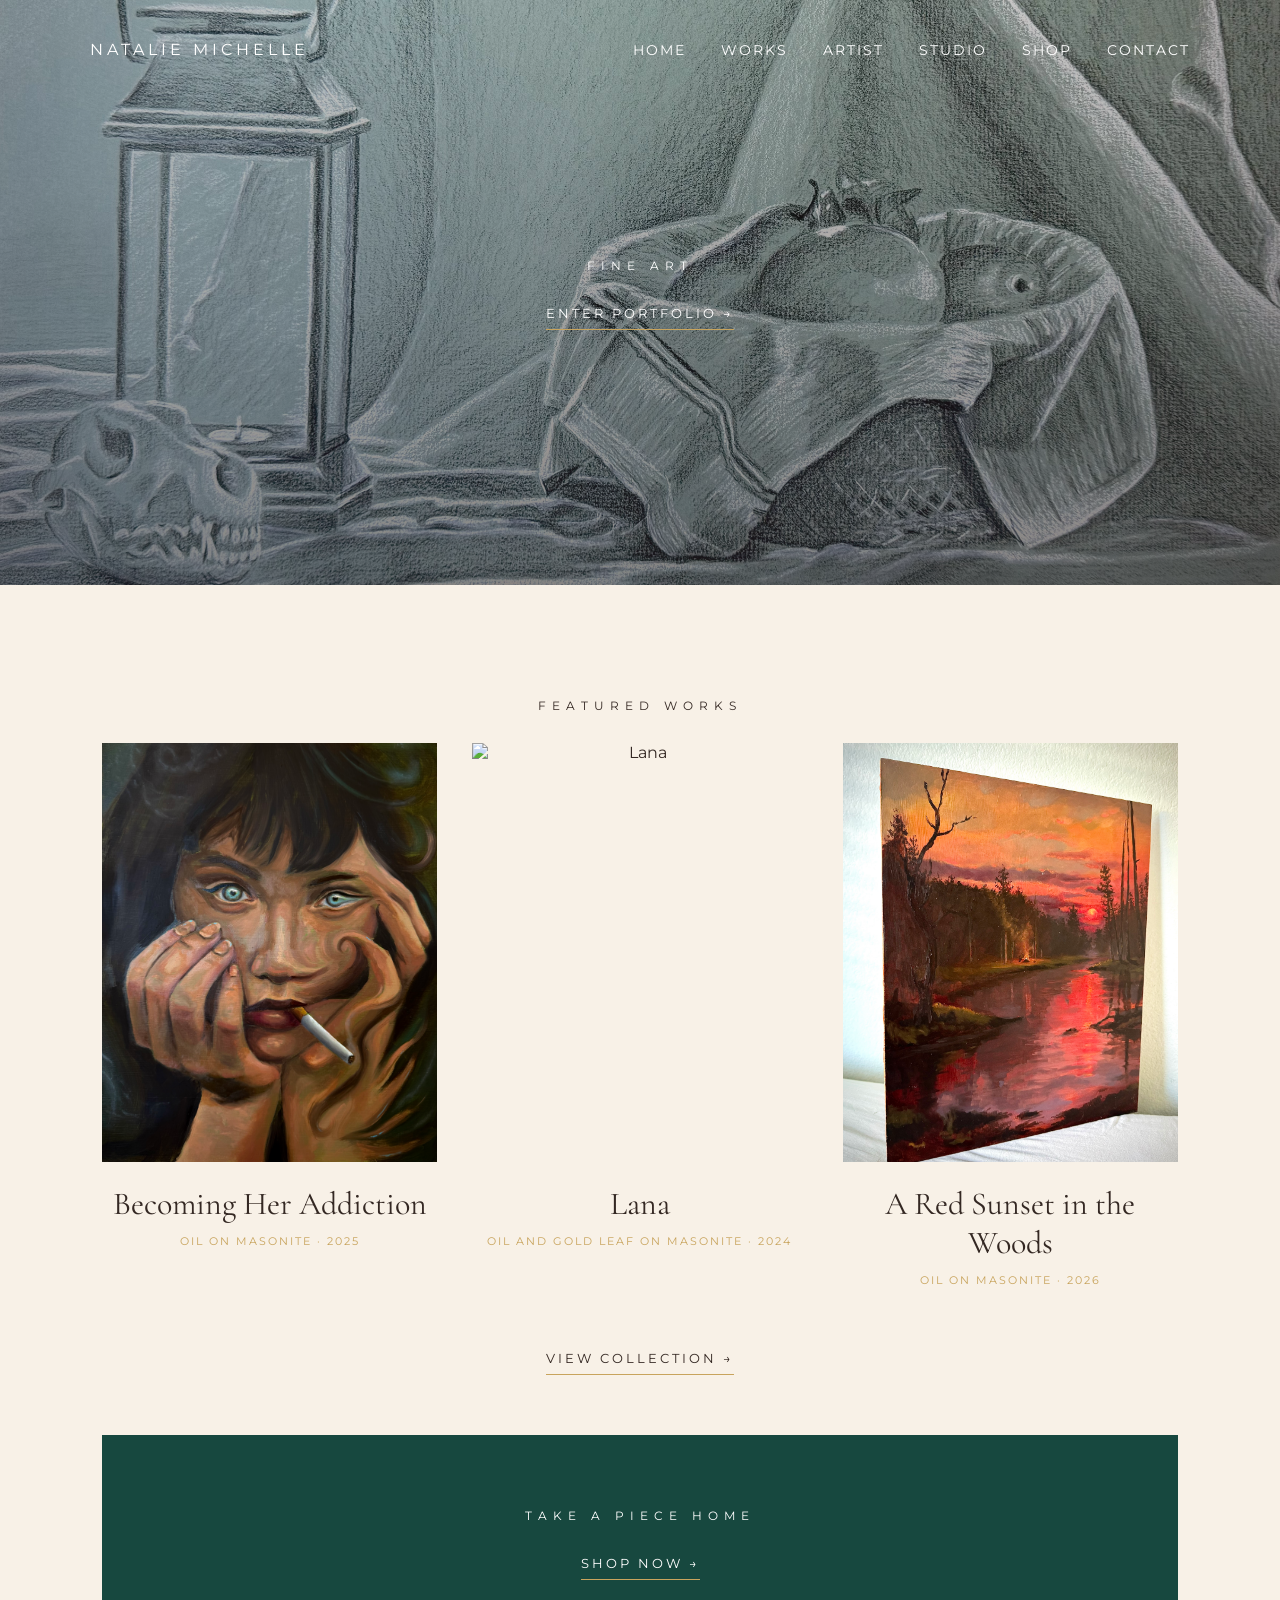
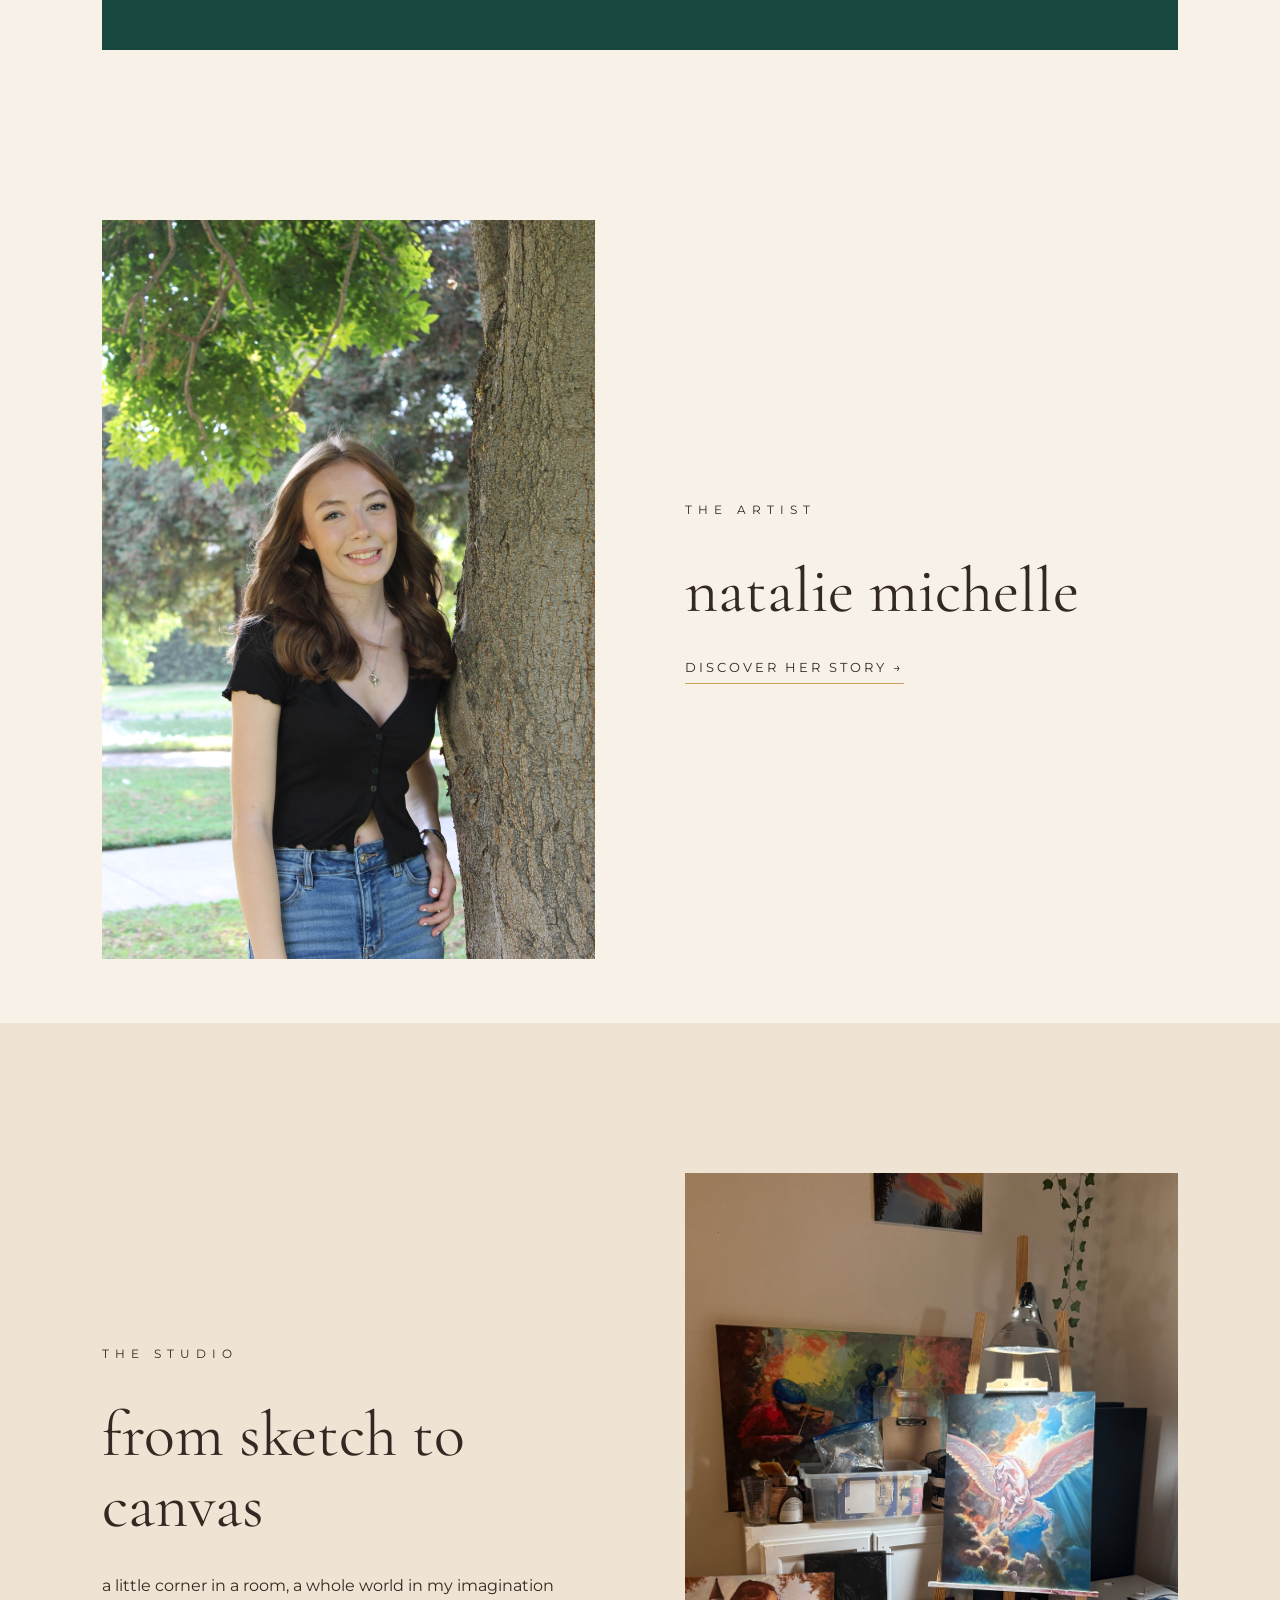
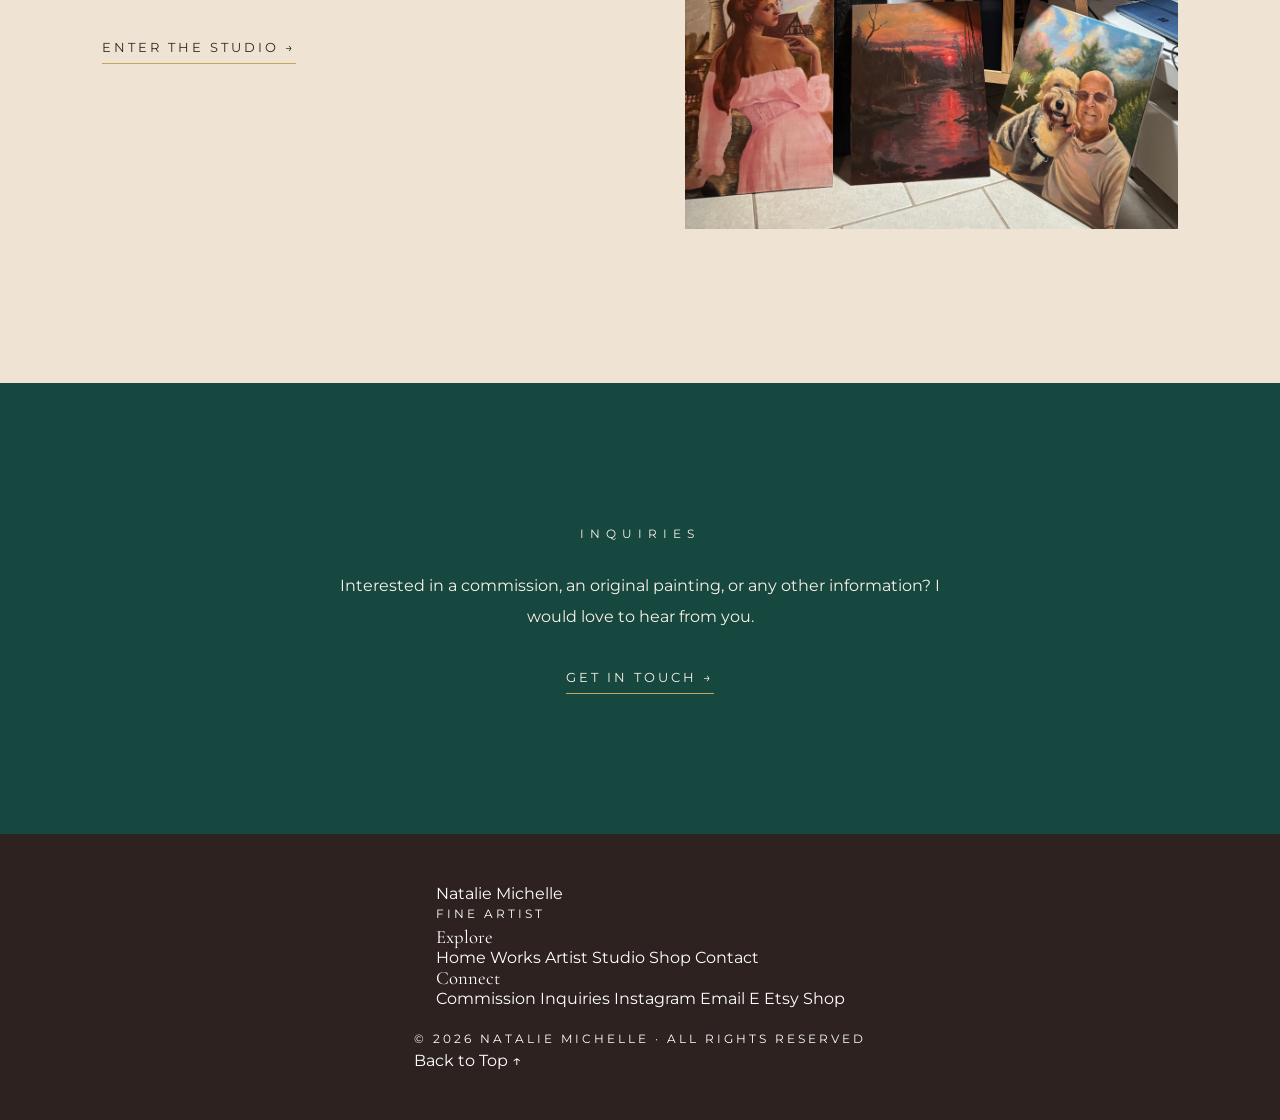
==== index.html @ d6ca4a4b "Update index.html" ====
<!DOCTYPE html>
<html lang="en">

<head>

<meta charset="UTF-8">
<meta name="viewport" content="width=device-width, initial-scale=1.0">

<title>Natalie Michelle | Fine Artist</title>

<link rel="stylesheet" href="style.css">

<link href="https://fonts.googleapis.com/css2?family=Cormorant+Garamond:wght@300;400;500;600&family=Montserrat:wght@300;400&display=swap" rel="stylesheet">

</head>


<body>


<header class="luxury-nav">

<div class="signature">
Natalie Michelle
</div>


<nav>

<a href="index.html">Home</a>
<div class="dropdown">

<a href="gallery.html">
Works
</a>

<div class="dropdown-menu">

<a href="works-2026.html">2026</a>
<a href="works-2025.html">2025</a>
<a href="works-2024.html">2024</a>
<a href="works-2023.html">2023</a>

</div>

</div>
<a href="about.html">Artist</a>
<a href="studio.html">Studio</a>
<a href="shop.html">Shop</a>
<a href="contact.html">Contact</a>

</nav>
</header>





<section class="new-hero">


<div class="hero-image">


<img src="images/drawings/IMG_6781.jpeg" alt="Natalie Michelle artwork">


</div>




<div class="hero-overlay">


<div class="hero-overlay">

<p class="eyebrow">
Fine Art
</p>

<a href="gallery.html" class="minimal-link">
Enter Portfolio →
</a>

</div>


</section>











<section class="gallery-feature">

    <p class="eyebrow">
        Featured works
    </p>

    <div class="featured-gallery">

        <div class="featured-piece">

            <img src="images/paintings/IMG_2861.jpeg" alt="Becoming Her Addiction">

            <h3>
                Becoming Her Addiction
            </h3>

            <p class="medium">
                Oil on Masonite · 2025
            </p>

        </div>


        <div class="featured-piece">

            <img src="images/paintings/IMG_6412.jpeg" alt="Lana">

            <h3>
                Lana
            </h3>

            <p class="medium">
                Oil and Gold Leaf on Masonite · 2024
            </p>

        </div>


        <div class="featured-piece">

            <img src="images/paintings/IMG_6702.jpeg" alt="Red Sunset">

            <h3>
                A Red Sunset in the Woods
            </h3>

            <p class="medium">
                Oil on Masonite · 2026
            </p>

        </div>

    </div>


    <a href="gallery.html" class="minimal-link">
        View Collection →
    </a>
    
<div class="shop-cta">

    <p class="eyebrow">
        Take a piece home
    </p>

    

    <a href="shop.html" class="minimal-link">
        Shop Now →
    </a>

</div>
    
</section>






<section class="artist-chapter">


<div class="chapter-image">

<img src="images/about/IMG_3350.jpeg" alt="Natalie Michelle">

</div>



<div class="chapter-text">

<p class="eyebrow">
The Artist
</p>


<h2>
natalie michelle
</h2>





<a href="about.html" class="minimal-link">
Discover Her Story →
</a>


</div>


</section>






<section class="studio-chapter">


<div class="studio-text">


<p class="eyebrow">
the studio
</p>


<h2>
from sketch to canvas
</h2>


<p>
a little corner in a room, a whole world in my imagination 
</p>


<a href="studio.html" class="minimal-link">
Enter The Studio →
</a>


</div>




<div class="studio-image">


<img src="images/studio/IMG_5506.jpeg" alt="Natalie Michelle studio">


</div>


</section>


<section class="contact-chapter">

    <p class="eyebrow">
        Inquiries
    </p>


    <p>
        Interested in a commission, an original painting, or any other information?
        I would love to hear from you.
    </p>

    <a href="contact.html" class="minimal-link">
        Get In Touch →
    </a>

</section>

    
<footer class="site-footer">


<div class="footer-main">


    <!-- BRAND -->

    <div class="footer-brand">

        <div class="footer-signature">
            Natalie Michelle
        </div>

        <p class="footer-title">
            Fine Artist
        </p>

        

    </div>


    <!-- NAVIGATION -->

    <div class="footer-navigation">

        <h3>Explore</h3>

        <a href="index.html">Home</a>

        <a href="gallery.html">Works</a>

        <a href="about.html">Artist</a>

        <a href="studio.html">Studio</a>

        <a href="shop.html">Shop</a>

        <a href="contact.html">Contact</a>

    </div>


    <!-- CONNECT -->

    <div class="footer-contact">

        <h3>Connect</h3>

        <a href="contact.html">
            Commission Inquiries
        </a>

        <a
            href="https://instagram.com/nataliecalart"
            target="_blank"
            rel="noopener">
            Instagram
        </a>

        <a href="mailto:nataliecal313@gmail.com">
            Email
        </a>


        <a
            href="https://www.etsy.com/shop/NatalieSunsetArt"
            target="_blank"
            rel="noopener"
            class="etsy-link">

            <span class="etsy-icon">
                E
            </span>

            <span>
                Etsy Shop
            </span>

        </a>

    </div>


</div>


<!-- BOTTOM -->

<div class="footer-bottom">

    <p>
        © 2026 Natalie Michelle · All Rights Reserved
    </p>

    <a
        href="#"
        class="back-to-top">

        Back to Top ↑

    </a>

</div>


</footer>





<script src="script.js"></script>


</body>

</html>
---- style.css ----
:root {

    --ivory: #f8f1e7;
    --paper: #efe3d3;
  --emerald: #17483F;
    --sage: #89947b;
    --gold: #c8a45d;
    --ink: #342823;

}


* {

    margin:0;
    padding:0;
    box-sizing:border-box;

}


html {

    scroll-behavior:smooth;

}


body {

    background:var(--ivory);
    color:var(--ink);

    font-family:'Montserrat', sans-serif;

}



h1,
h2,
h3 {

    font-family:'Cormorant Garamond', serif;
    font-weight:400;

}



p {

    line-height:1.9;

}



a {

    text-decoration:none;
    color:inherit;

}



/* =========================
   NAVIGATION
========================= */


.luxury-nav {

    position:absolute;

    top:0;
    width:100%;

    padding:40px 7%;

    display:flex;

    justify-content:space-between;

    align-items:center;

    z-index:20;

    color:white;

}



.signature {

font-family:'Montserrat', sans-serif;

font-size: 1rem;

font-style:normal;

letter-spacing:4px;

text-transform:uppercase;

font-weight:400;

}



.luxury-nav nav {
    display:flex;
    align-items:center;
    gap:35px;
}

.luxury-nav nav a {

    font-size:.85rem;

    letter-spacing:2px;

    text-transform:uppercase;

    transition:.3s;

}



.luxury-nav nav a:hover {

    color:var(--gold);

}
.luxury-nav .dropdown-menu {
    background:var(--ivory);
}
/* Interior Page Navigation */

.gallery-nav {
    position:relative;
    color:var(--ink);
    background:var(--ivory);
}


.gallery-nav .signature {
    color:var(--ink);
}


.gallery-nav nav a {
    color:var(--ink);
}


.gallery-nav nav a:hover {
    color:var(--gold);
}

/* =========================
 HERO
========================= */


.new-hero {

    height:65vh;
     min-height:520px;

    position:relative;

    display:flex;

    align-items:center;

    justify-content:center;

    overflow:hidden;

}



.hero-image {

    position:absolute;

    inset:0;

}



.hero-image img {

    width:100%;

    height:100%;

    object-fit:cover;

}



.hero-image::after {

    content:"";

    position:absolute;

    inset:0;

    background:

    linear-gradient(

    rgba(45,32,27,.25),

    rgba(45,32,27,.55)

    );

}



.hero-overlay {

    position:relative;

    color:white;

    text-align:center;

    max-width:800px;

    padding:30px;

}



.eyebrow {

    letter-spacing:6px;

    text-transform:uppercase;

    font-size:.75rem;

    margin-bottom:25px;

}



.hero-overlay h1 {

    display:none;

}





.hero-description {

    display:none;


}



.minimal-link {

    display:inline-block;

    letter-spacing:3px;

    text-transform:uppercase;

    font-size:.8rem;

    padding-bottom:8px;

    border-bottom:1px solid var(--gold);

}



/* =========================
 FEATURE INTRO
========================= */


.featured-intro {

    text-align:center;

    padding:120px 15%;

}



.featured-intro h2 {

    font-size:3.5rem;

    max-width:900px;

    margin:auto;

}





/* =========================
 FEATURED ART
========================= */


.featured-work {

    display:grid;

    grid-template-columns:1.2fr .8fr;

    align-items:center;

    gap:80px;

    padding:100px 8%;

}



.work-image img {

    width:100%;

}



.work-text h3 {

    font-size:3rem;

    margin-bottom:20px;

}



.work-text p {

    margin-bottom:25px;

}





/* =========================
 ARTIST
========================= */


.artist-preview {

    background:var(--emerald);

    color:white;

    padding:60px 15%;

    text-align:center;

}



.artist-preview h2 {

    font-size:4rem;

    margin:30px auto;

}



.artist-preview p {

    max-width:700px;

    margin:30px auto;

}





/* =========================
 STUDIO
========================= */


.studio-preview {

    padding:130px 10%;

    text-align:center;

    background:var(--paper);

}



.studio-preview h2 {

    font-size:4rem;

    margin-bottom:40px;

}





/* =========================
 FOOTER
========================= */


footer {

    background:#2d221f;

    color:white;

    padding:50px;

    display:flex;

    flex-direction:column;

    align-items:center;

    gap:20px;

}

footer p {

    font-family:'Montserrat', sans-serif;

    font-size:.75rem;

    letter-spacing:3px;

    text-transform:uppercase;

}

.instagram-link {

    width:42px;

    height:42px;

    border:1px solid var(--gold);

    border-radius:50%;

    display:flex;

    align-items:center;

    justify-content:center;

    color:var(--gold);
 margin-top:10px;
    
}



.instagram-link svg {

    width:22px;

    fill:currentColor;

}





/* =========================
 MOBILE
========================= */


@media(max-width:900px){


.luxury-nav {

    flex-direction:column;

    gap:25px;

}



.luxury-nav nav {

    gap:15px;

    flex-wrap:wrap;

    justify-content:center;

}



.featured-work {

    grid-template-columns:1fr;

}



.featured-intro h2,

.artist-preview h2,

.studio-preview h2 {

    font-size:2.5rem;

}


}
/* =========================
   Gallery Style Feature
========================= */

.gallery-feature {
    padding:110px 8%;
    text-align:center;
}

.gallery-feature h2 {
    font-size:3.5rem;
    margin-bottom:60px;
}
.gallery-feature > .minimal-link {
    margin-top:60px;
}
.featured-gallery {
    display:grid;
    grid-template-columns:repeat(3, 1fr);
    gap:35px;
    max-width:1200px;
    margin:auto;
}

.featured-piece img {
    width:100%;
    aspect-ratio: 4 / 5;
    object-fit:cover;
    display:block;
}

.featured-piece {
    text-align:center;
}

.featured-piece h3 {
    font-size:2rem;
    margin-top:22px;
    margin-bottom:8px;
}

.featured-piece .medium {
    color:var(--gold);
    letter-spacing:2px;
    text-transform:uppercase;
    font-size:.7rem;
}

@media(max-width:900px) {
    .featured-gallery {
        grid-template-columns:1fr;
        max-width:600px;
    }

    .gallery-feature h2 {
        font-size:2.8rem;
    }
}
/* =========================
 Artist Chapter
========================= */


.artist-chapter {

    display:grid;

    grid-template-columns:1fr 1fr;

    gap:90px;

    align-items:center;

    padding:60px 8%;

}



.chapter-image img {

    width:100%;

}



.chapter-text h2 {

    font-size:4rem;

    line-height:1.1;

    margin:30px 0;

}



.chapter-text p {

    margin-bottom:35px;

}



@media(max-width:900px){

.artist-chapter {

    grid-template-columns:1fr;

}


.chapter-text h2 {

    font-size:2.8rem;

}


}
/* =========================
   Studio Chapter
========================= */


.studio-chapter {

    display:grid;

    grid-template-columns:1fr 1fr;

    gap:90px;

    align-items:center;

    padding:150px 8%;

    background:var(--paper);

}



.studio-image img {

    width:100%;

}



.studio-text h2 {

    font-size:4rem;

    line-height:1.1;

    margin:30px 0;

}



.studio-text p {

    margin-bottom:35px;

}



@media(max-width:900px){


.studio-chapter {

    grid-template-columns:1fr;

}



.studio-text h2 {

    font-size:2.8rem;

}


}
/* =========================
   Works Page
========================= */


.works-page {

padding:80px 8%;

}



.works-label {

text-align:center;

margin-bottom:80px;

}



.masonry-gallery {

columns:3;

column-gap:40px;

}



.painting-card {

break-inside:avoid;

margin-bottom:40px;

cursor:pointer;

overflow:hidden;

}



.painting-card img {

width:100%;

display:block;

transition:transform .6s ease;

}



.painting-card:hover img {

transform:scale(1.03);

}



@media(max-width:900px){

.masonry-gallery {

columns:1;

}

}





/* LIGHTBOX */


.lightbox {

position:fixed;

inset:0;

background:rgba(25,18,15,.92);

display:none;

align-items:center;

justify-content:center;

z-index:100;

padding:40px;

}



.lightbox.active {

display:flex;

}



.lightbox button {

position:absolute;

top:30px;

right:40px;

font-size:3rem;

background:none;

border:none;

color:white;

cursor:pointer;

}



.lightbox-content {

max-width:1000px;

text-align:center;

color:white;

}



.lightbox-content img {

max-height:75vh;

max-width:100%;

}



.lightbox-info h2 {

font-size:3rem;

margin-top:30px;

font-family:'Cormorant Garamond',serif;

}



.lightbox-info p {

margin-top:15px;

}





@media(max-width:900px){


.masonry-gallery {

columns:1;

}


.works-intro h1 {

font-size:3.5rem;

}


}
.gallery-banner {

    height: 230px;

   background: var(--emerald);

    display: flex;
    justify-content: center;
    align-items: center;

    margin-bottom: 90px;

}


.gallery-banner .eyebrow {

    color: var(--ivory);

    letter-spacing: 8px;

    text-transform: uppercase;

    font-size: 2rem;

    margin: 0;

}
.dropdown {
    position:relative;
}


.dropdown-menu {

    position:absolute;

    top:100%;
    left:0;

    background:var(--paper);

    padding:20px 25px;

    min-width:130px;

    display:flex;
    flex-direction:column;

    gap:18px;

    opacity:0;
    visibility:hidden;

    transition:.25s ease;

}


.dropdown:hover .dropdown-menu {

    opacity:1;

    visibility:visible;

}
.dropdown {
    position:relative;
}


.dropdown-menu {

    position:absolute;

    top:calc(100% + 10px);

    left:0;

    background:var(--paper);

    padding:20px 25px;

    min-width:130px;

    display:flex;

    flex-direction:column;

    gap:18px;

    opacity:0;

    visibility:hidden;

    transition:.25s ease;

}


.dropdown:hover .dropdown-menu {

    opacity:1;

    visibility:visible;

}

.dropdown-menu {
    box-shadow:0 15px 40px rgba(0,0,0,.15);
}

.dropdown-menu a {
    color:var(--ink);
}


.artist-page {

display:grid;

grid-template-columns:1fr 1fr;

gap:90px;

align-items:center;

padding:150px 8%;

}


.artist-image img {

width:100%;

}


.artist-text h1 {

font-size:4rem;

line-height:1.1;

margin:30px 0;

}


.artist-text p {

margin-bottom:25px;

}



.artist-statement {

background: var(--emerald);

color:white;

text-align:center;

padding:130px 15%;

}


.artist-statement h2 {

font-size:3.5rem;

max-width:900px;

margin:30px auto;

}



@media(max-width:900px){

.artist-page {

grid-template-columns:1fr;

}


.artist-text h1 {

font-size:2.8rem;

}

}
.contact-page {

text-align:center;

max-width:800px;

margin:auto;

padding:100px 20px 50px;

}


.contact-page h1 {

font-size:4rem;

margin:30px 0;

}


.contact-page > p:not(.eyebrow) {

max-width:600px;

margin:0 auto 60px;

}



.contact-box {

display:flex;

justify-content:center;

gap:100px;

margin-bottom:60px;

}



.contact-box h2 {

font-size:2rem;

margin-bottom:15px;

}



.contact-box p {

letter-spacing:1px;

}



@media(max-width:700px){

.contact-box {

flex-direction:column;

gap:40px;

}


.contact-page h1 {

font-size:3rem;

}

}
.studio-page {

padding:150px 8%;

}


.studio-image-large {

max-width:1100px;

margin:auto;

}


.studio-image-large img {

width:100%;

display:block;

}



.studio-intro {

text-align:center;

max-width:800px;

margin:80px auto;

}



.studio-intro h1 {

font-size:4rem;

margin:30px 0;

}



.process-section {

background:var(--paper);

text-align:center;

padding:120px 8%;

}



.process-section h2 {

font-size:3.5rem;

margin:30px 0 70px;

}



.process-grid {

display:grid;

grid-template-columns:repeat(4,1fr);

gap:40px;

}



.process-grid h3 {

font-size:2.5rem;

color:var(--gold);

}



.process-grid p {

letter-spacing:3px;

text-transform:uppercase;

font-size:.8rem;

}



@media(max-width:900px){

.process-grid {

grid-template-columns:1fr 1fr;

}


.studio-intro h1 {

font-size:3rem;

}

}
/* =========================
SHOP PAGE
========================= */

.shop-banner {
    background: var(--ivory);
    display: flex;
    justify-content: center;
    align-items: center;
    padding: 80px 20px 40px;
    margin: 0;
}

.shop-banner .eyebrow {
    color: var(--ink);
    margin: 0;
    font-size: .9rem;
    letter-spacing: 7px;
}

.shop-page {
padding: 0 8% 120px;
}

.shop-intro {
text-align: center;
margin-bottom: 70px;
}

.shop-intro h1 {
font-size: 3.5rem;
margin-bottom: 15px;
}

.shop-intro p {
font-size: .9rem;
}

.shop-controls {
display: flex;
justify-content: space-between;
align-items: center;

```
border-top: 1px solid rgba(52,40,35,.15);
border-bottom: 1px solid rgba(52,40,35,.15);

padding: 18px 0;
margin-bottom: 60px;
```

}

.shop-filter {
display: flex;
gap: 25px;
align-items: center;
}

.filter-button {
background: none;
border: none;

```
font-family: 'Montserrat', sans-serif;
font-size: .75rem;

letter-spacing: 2px;
text-transform: uppercase;

color: var(--ink);
cursor: pointer;

padding: 5px 0;
```

}

.filter-button.active {
border-bottom: 1px solid var(--gold);
}

.shop-sort {
display: flex;
align-items: center;
gap: 12px;
}

.shop-sort label {
font-size: .7rem;
letter-spacing: 2px;
text-transform: uppercase;
}

.shop-sort select {
background: transparent;
border: none;

```
font-family: 'Montserrat', sans-serif;
font-size: .75rem;

color: var(--ink);
cursor: pointer;
```

}

.product-grid {
display: grid;
grid-template-columns: repeat(3, 1fr);
gap: 50px 35px;
}

.product-card {
cursor: pointer;
}

.product-image {
background: var(--paper);
overflow: hidden;
}

.product-image img {
width: 100%;
display: block;
transition: transform .6s ease;
}

.product-card:hover .product-image img {
transform: scale(1.025);
}

.product-info {
padding-top: 25px;
}

.product-category {
color: var(--gold);

```
font-size: .7rem;
letter-spacing: 3px;
text-transform: uppercase;

margin-bottom: 8px;
```

}

.product-info h2 {
font-size: 2rem;
margin-bottom: 10px;
}

.product-info > p:last-of-type {
font-size: .8rem;
line-height: 1.7;
margin-bottom: 20px;
}

.product-link {
display: inline-block;

```
font-size: .7rem;
letter-spacing: 2px;
text-transform: uppercase;

border-bottom: 1px solid var(--gold);
padding-bottom: 6px;
```

}

@media(max-width: 900px) {

```
.shop-controls {
    flex-direction: column;
    gap: 25px;
    align-items: flex-start;
}

.shop-filter {
    flex-wrap: wrap;
    gap: 15px;
}

.product-grid {
    grid-template-columns: 1fr;
}

.shop-intro h1 {
    font-size: 2.7rem;
}
```

}
.shop-cta {
     margin-top:60px;
    text-align:center;
    padding:70px 20px;
    background:var(--emerald);
    color:white;
}

.shop-cta h2 {
    font-size:3.5rem;
    margin:25px auto 35px;
}

.shop-cta .minimal-link {
    color:white;
}

@media(max-width:900px) {
    .shop-cta h2 {
        font-size:2.6rem;
    }
}
.year-navigation {
    text-align: center;
    padding: 0 8% 80px;
}

.year-navigation > p {
    font-size: .7rem;
    letter-spacing: 4px;
    text-transform: uppercase;
    color: var(--ink);
    margin-bottom: 25px;
}

.year-links {
    display: flex;
    justify-content: center;
    gap: 45px;
}

.year-links a {
    font-family: 'Montserrat', sans-serif;
    font-size: .8rem;
    letter-spacing: 3px;
    color: var(--ink);
    padding-bottom: 7px;
    border-bottom: 1px solid transparent;
    transition: .3s ease;
}

.year-links a:hover {
    color: var(--gold);
    border-bottom: 1px solid var(--gold);
}

@media(max-width: 600px) {

    .year-links {
        gap: 22px;
        flex-wrap: wrap;
    }

}
/* =========================
CONTACT CHAPTER
========================= */

.contact-chapter {

    background: var(--emerald);
    color: var(--ivory);

    text-align: center;

    padding: 140px 15%;

}

.contact-chapter h2 {

    font-size: 4rem;

    max-width: 850px;

    margin: 30px auto;

    line-height: 1.1;

}

.contact-chapter p:not(.eyebrow) {

    max-width: 600px;

    margin: 0 auto 35px;

}

.contact-chapter .minimal-link {

    color: var(--ivory);

}

@media(max-width:900px){

    .contact-chapter h2 {

        font-size: 2.8rem;

    }

}
/* =========================
   INQUIRY FORM
========================= */

.contact-page {
    max-width: 1000px;
    margin: auto;
    padding: 180px 8% 140px;
}

.contact-intro {
    text-align: center;
    max-width: 750px;
    margin: 0 auto 80px;
}

.contact-intro h1 {
    font-size: 4rem;
    line-height: 1.1;
    margin: 30px 0;
}

.contact-intro p:not(.eyebrow) {
    max-width: 650px;
    margin: auto;
}


/* =========================
   COMMISSION FORM
========================= */

.inquiry-form {
    max-width: 800px;
    margin: 70px auto 0;
}

.form-field {
    margin-bottom: 38px;
}

.form-field label:not(.checkbox-label) {
    display: block;

    font-size: .7rem;
    letter-spacing: 3px;
    text-transform: uppercase;

    margin-bottom: 12px;
}

.form-field input[type="text"],
.form-field input[type="email"],
.form-field input[type="tel"],
.form-field select,
.form-field textarea {

    width: 100%;

    background: transparent;

    border: none;
    border-bottom: 1px solid rgba(52,40,35,.3);

    padding: 13px 2px;

    font-family: 'Montserrat', sans-serif;
    font-size: .85rem;

    color: var(--ink);

    outline: none;

    transition: .3s ease;
}

.form-field textarea {

    border: 1px solid rgba(52,40,35,.3);

    padding: 16px;

    resize: vertical;

    min-height: 160px;
}

.form-field input:focus,
.form-field select:focus,
.form-field textarea:focus {

    border-color: var(--emerald);
}

.form-field input::placeholder,
.form-field textarea::placeholder {

    color: rgba(52,40,35,.45);
}


/* PHONE CHECKBOX */

.checkbox-label {

    display: flex !important;

    align-items: center;

    gap: 10px;

    margin-top: 15px;

    font-size: .65rem !important;

    letter-spacing: 1px !important;

    text-transform: none !important;

    cursor: pointer;
}

.checkbox-label input {

    width: 15px;
    height: 15px;

    accent-color: var(--emerald);

    cursor: pointer;
}


/* REFERENCE IMAGE */

.file-upload {

    display: flex;

    align-items: center;

    gap: 18px;

    padding: 22px;

    border: 1px dashed rgba(52,40,35,.3);

    background: rgba(239,227,211,.25);
}

.file-upload input[type="file"] {

    display: none;
}

.file-upload-button {

    display: inline-block;

    padding: 12px 20px;

    background: var(--emerald);

    color: var(--ivory);

    font-family: 'Montserrat', sans-serif;

    font-size: .7rem;

    letter-spacing: 2px;

    text-transform: uppercase;

    cursor: pointer;

    transition: .3s ease;
}

.file-upload-button:hover {

    background: var(--gold);
}

#file-name {

    font-size: .75rem;

    color: rgba(52,40,35,.6);
}

.upload-note {

    font-size: .65rem;

    letter-spacing: 1px;

    margin-top: 8px;

    opacity: .65;
}


/* SUBMIT */

.inquiry-form .gold-button {

    display: block;

    margin: 55px auto 0;

    padding: 16px 35px;

    background: var(--emerald);

    color: var(--ivory);

    border: none;

    font-family: 'Montserrat', sans-serif;

    font-size: .75rem;

    letter-spacing: 3px;

    text-transform: uppercase;

    cursor: pointer;

    transition: .3s ease;
}

.inquiry-form .gold-button:hover {

    background: var(--gold);
}


/* MOBILE */

@media(max-width:700px) {

    .inquiry-form {
        margin-top: 50px;
    }

    .file-upload {

        align-items: flex-start;

        flex-direction: column;

    }

    .inquiry-form .gold-button {

        width: 100%;

    }

}
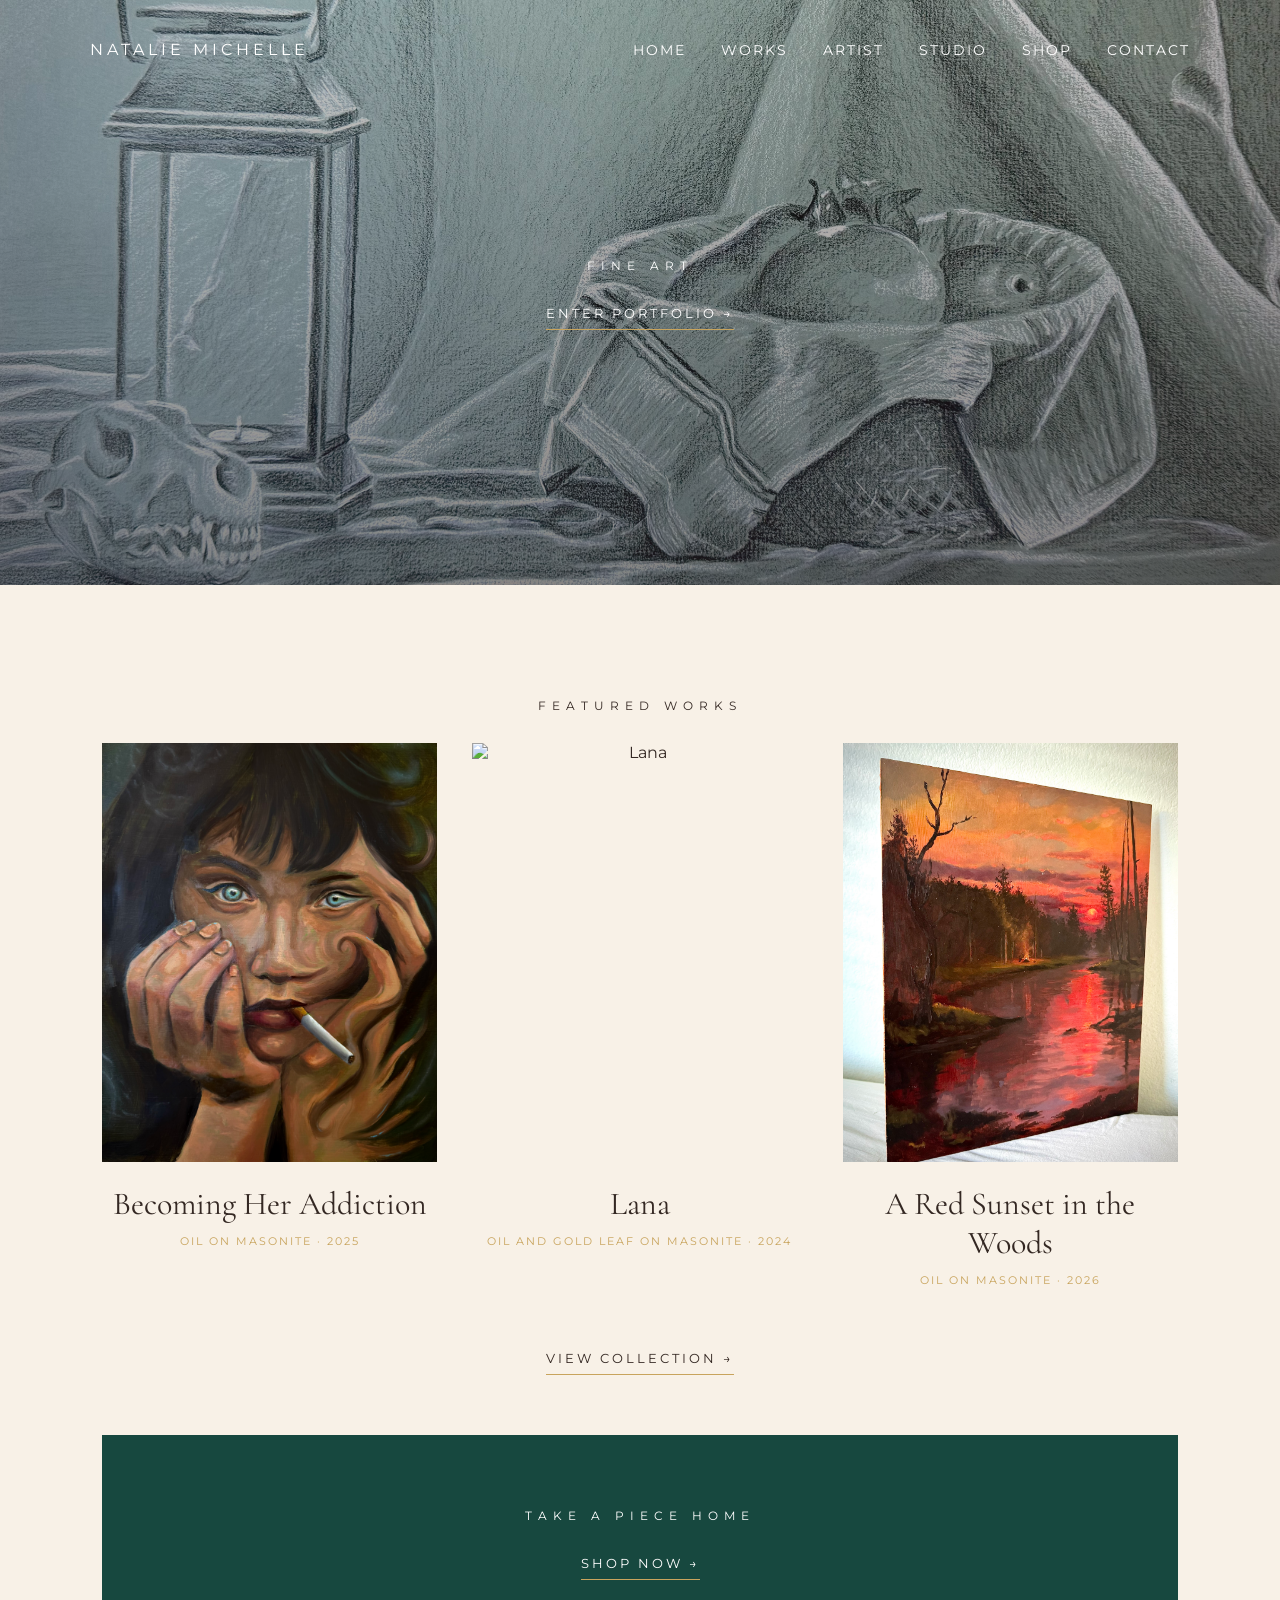
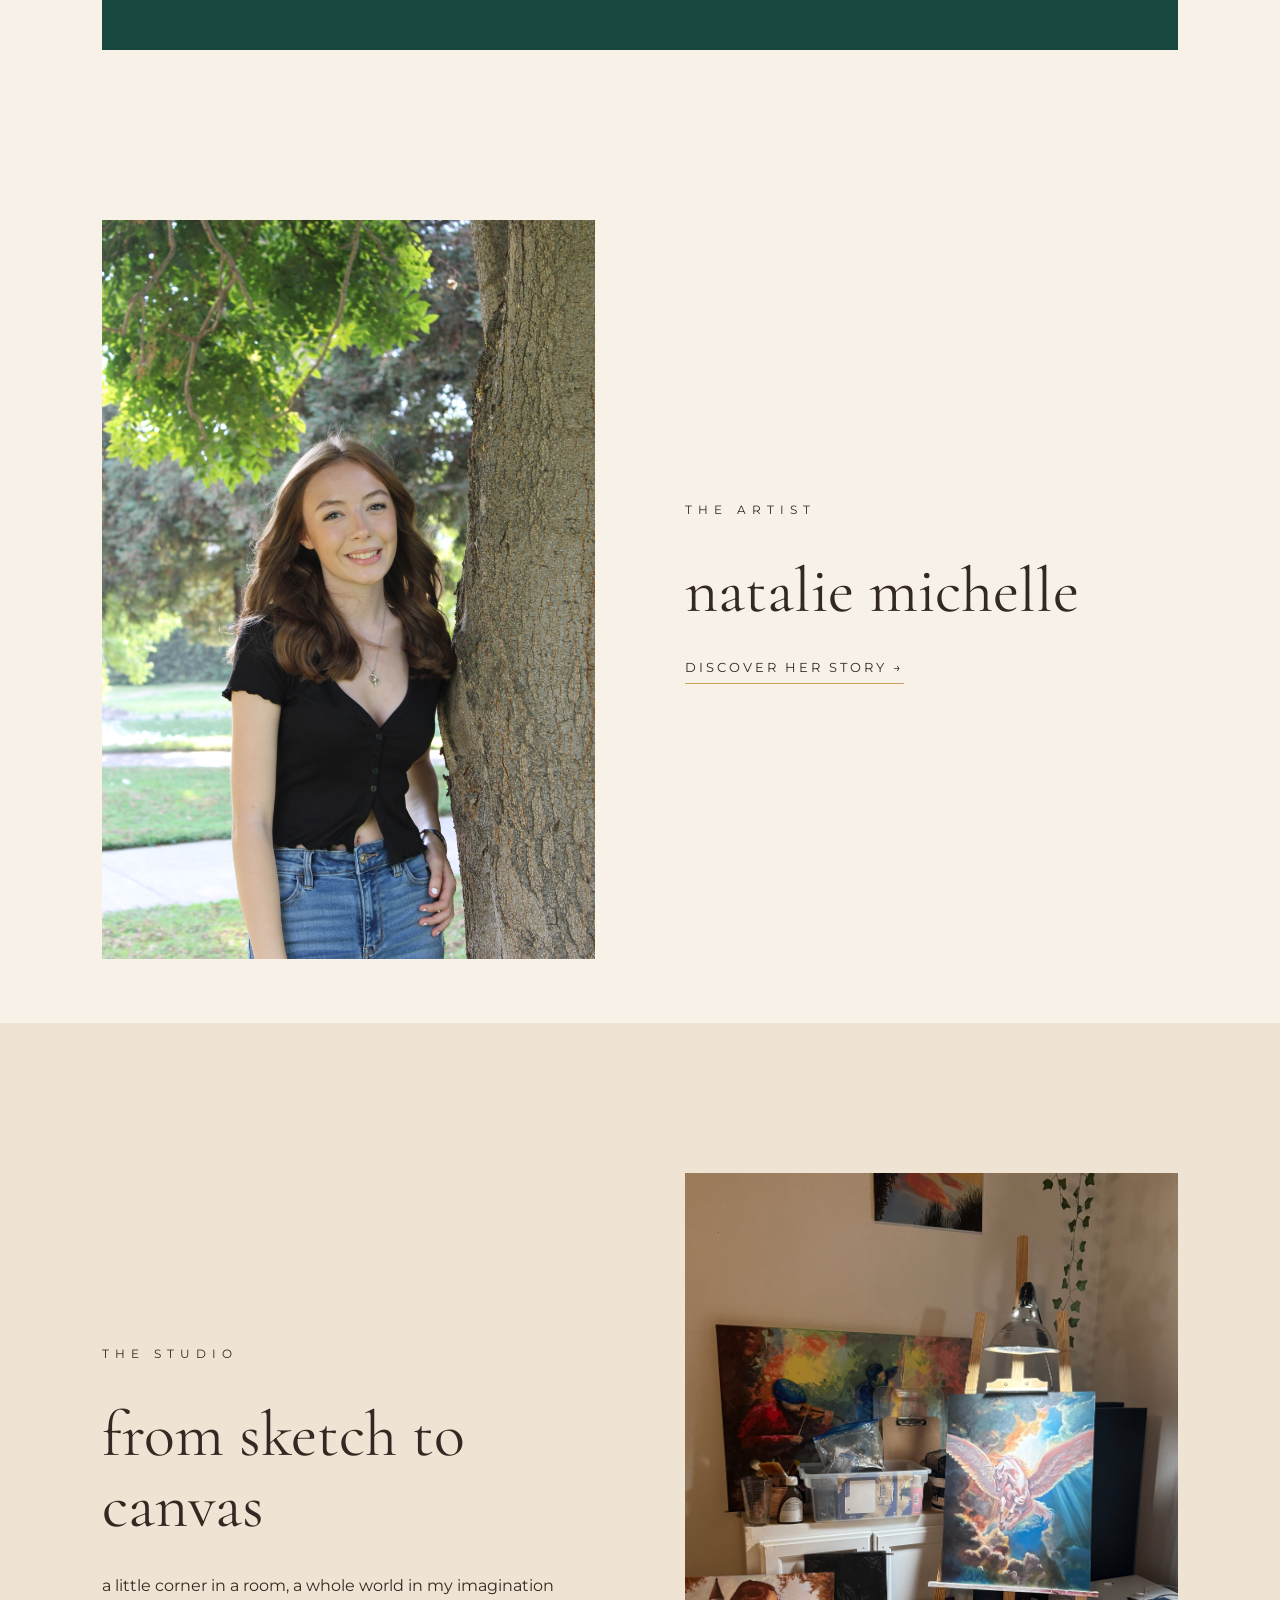
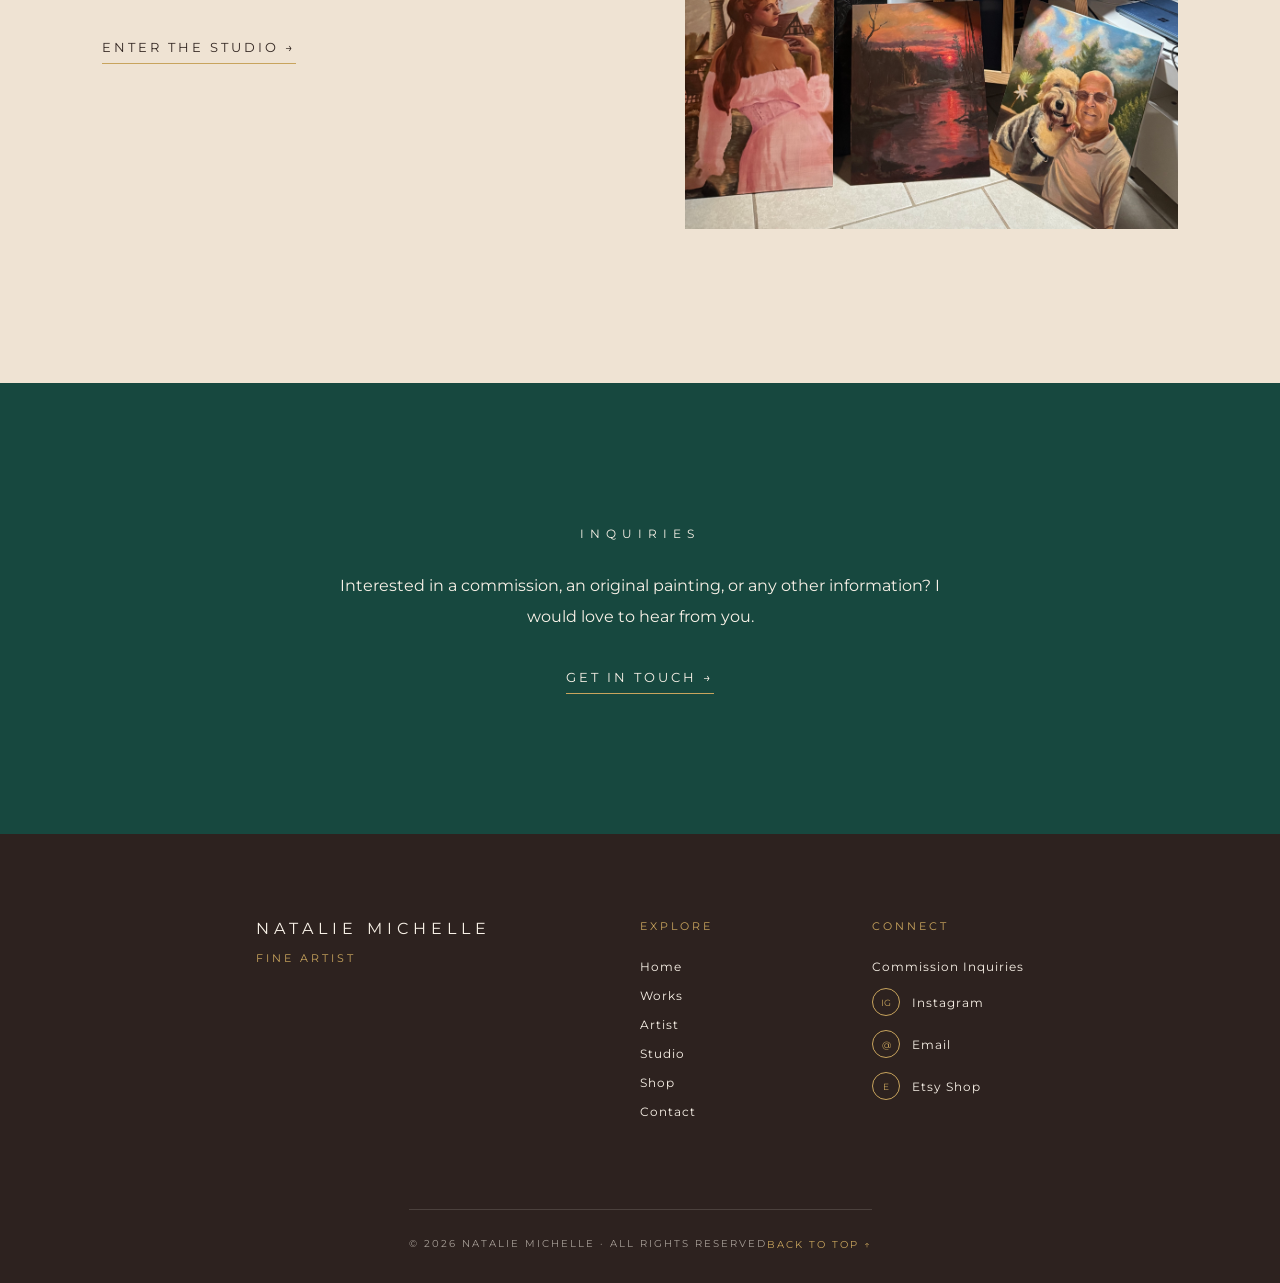
==== commit 4954fbbf: "Update index.html" ====
--- a/index.html
+++ b/index.html
@@ -286,9 +286,6 @@
 
 <div class="footer-main">
 
-
-    <!-- BRAND -->
-
     <div class="footer-brand">
 
         <div class="footer-signature">
@@ -299,35 +296,26 @@
             Fine Artist
         </p>
 
-        
+    
 
     </div>
 
 
-    <!-- NAVIGATION -->
-
-    <div class="footer-navigation">
+    <div class="footer-column">
 
         <h3>Explore</h3>
 
         <a href="index.html">Home</a>
-
         <a href="gallery.html">Works</a>
-
         <a href="about.html">Artist</a>
-
         <a href="studio.html">Studio</a>
-
         <a href="shop.html">Shop</a>
-
         <a href="contact.html">Contact</a>
 
     </div>
 
 
-    <!-- CONNECT -->
-
-    <div class="footer-contact">
+    <div class="footer-column">
 
         <h3>Connect</h3>
 
@@ -335,15 +323,32 @@
             Commission Inquiries
         </a>
 
+
         <a
             href="https://instagram.com/nataliecalart"
             target="_blank"
-            rel="noopener">
-            Instagram
+            rel="noopener"
+            class="social-link">
+
+            <span class="social-icon instagram-icon">
+                IG
+            </span>
+
+            <span>Instagram</span>
+
         </a>
 
-        <a href="mailto:nataliecal313@gmail.com">
-            Email
+
+        <a
+            href="mailto:nataliecal313@gmail.com"
+            class="social-link">
+
+            <span class="social-icon email-icon">
+                @
+            </span>
+
+            <span>Email</span>
+
         </a>
 
 
@@ -351,25 +356,20 @@
             href="https://www.etsy.com/shop/NatalieSunsetArt"
             target="_blank"
             rel="noopener"
-            class="etsy-link">
-
-            <span class="etsy-icon">
+            class="social-link">
+
+            <span class="social-icon etsy-icon">
                 E
             </span>
 
-            <span>
-                Etsy Shop
-            </span>
+            <span>Etsy Shop</span>
 
         </a>
 
     </div>
 
-
-</div>
-
-
-<!-- BOTTOM -->
+</div>
+
 
 <div class="footer-bottom">
 
@@ -377,12 +377,8 @@
         © 2026 Natalie Michelle · All Rights Reserved
     </p>
 
-    <a
-        href="#"
-        class="back-to-top">
-
+    <a href="#" class="back-to-top">
         Back to Top ↑
-
     </a>
 
 </div>
@@ -393,7 +389,6 @@
 
 
 
-
 <script src="script.js"></script>
 
 
--- a/style.css
+++ b/style.css
@@ -1931,3 +1931,285 @@
     }
 
 }
+/* =========================
+   SITE FOOTER
+========================= */
+
+.site-footer {
+
+    background: #2d221f;
+
+    color: var(--ivory);
+
+    padding: 85px 8% 30px;
+
+}
+
+
+/* MAIN */
+
+.site-footer .footer-main {
+
+    max-width: 1200px;
+
+    margin: 0 auto;
+
+    display: grid;
+
+    grid-template-columns: 2fr 1fr 1fr;
+
+    gap: 80px;
+
+    padding-bottom: 70px;
+
+}
+
+
+/* BRAND */
+
+.site-footer .footer-signature {
+
+    font-family: 'Montserrat', sans-serif;
+
+    font-size: 1rem;
+
+    letter-spacing: 5px;
+
+    text-transform: uppercase;
+
+    margin-bottom: 10px;
+
+}
+
+.site-footer .footer-title {
+
+    margin: 0;
+
+    color: var(--gold);
+
+    font-size: .7rem;
+
+    letter-spacing: 3px;
+
+    text-transform: uppercase;
+
+}
+
+.site-footer .footer-tagline {
+
+    max-width: 340px;
+
+    margin-top: 25px;
+
+    color: var(--ivory);
+
+    font-family: 'Cormorant Garamond', serif;
+
+    font-size: 1.3rem;
+
+    line-height: 1.6;
+
+}
+
+
+/* COLUMNS */
+
+.site-footer .footer-column {
+
+    display: flex;
+
+    flex-direction: column;
+
+    align-items: flex-start;
+
+    gap: 14px;
+
+}
+
+.site-footer .footer-column h3 {
+
+    margin: 0 0 12px;
+
+    color: var(--gold);
+
+    font-family: 'Montserrat', sans-serif;
+
+    font-size: .7rem;
+
+    font-weight: 400;
+
+    letter-spacing: 3px;
+
+    text-transform: uppercase;
+
+}
+
+
+/* LINKS */
+
+.site-footer .footer-column > a {
+
+    color: var(--ivory);
+
+    font-family: 'Montserrat', sans-serif;
+
+    font-size: .75rem;
+
+    letter-spacing: 1px;
+
+    transition: color .3s ease;
+
+}
+
+.site-footer .footer-column > a:hover {
+
+    color: var(--gold);
+
+}
+
+
+/* =========================
+   SOCIAL LINKS
+========================= */
+
+.site-footer .social-link {
+
+    display: flex !important;
+
+    flex-direction: row !important;
+
+    align-items: center !important;
+
+    gap: 12px !important;
+
+    width: auto !important;
+
+    height: auto !important;
+
+}
+
+
+/* ICON CIRCLES */
+
+.site-footer .social-icon {
+
+    width: 28px;
+
+    height: 28px;
+
+    min-width: 28px;
+
+    border: 1px solid var(--gold);
+
+    border-radius: 50%;
+
+    display: flex;
+
+    align-items: center;
+
+    justify-content: center;
+
+    color: var(--gold);
+
+    font-family: 'Montserrat', sans-serif;
+
+    font-size: .55rem;
+
+    letter-spacing: 0;
+
+    transition: all .3s ease;
+
+}
+
+
+/* HOVER */
+
+.site-footer .social-link:hover .social-icon {
+
+    background: var(--gold);
+
+    color: #2d221f;
+
+}
+
+
+/* =========================
+   BOTTOM
+========================= */
+
+.site-footer .footer-bottom {
+
+    max-width: 1200px;
+
+    margin: 0 auto;
+
+    padding-top: 25px;
+
+    border-top: 1px solid rgba(248,241,231,.15);
+
+    display: flex;
+
+    justify-content: space-between;
+
+    align-items: center;
+
+}
+
+.site-footer .footer-bottom p {
+
+    margin: 0;
+
+    color: var(--ivory);
+
+    font-family: 'Montserrat', sans-serif;
+
+    font-size: .6rem;
+
+    letter-spacing: 2px;
+
+    text-transform: uppercase;
+
+    opacity: .6;
+
+}
+
+.site-footer .back-to-top {
+
+    color: var(--gold);
+
+    font-family: 'Montserrat', sans-serif;
+
+    font-size: .65rem;
+
+    letter-spacing: 2px;
+
+    text-transform: uppercase;
+
+}
+
+
+/* =========================
+   MOBILE
+========================= */
+
+@media(max-width:800px) {
+
+    .site-footer .footer-main {
+
+        grid-template-columns: 1fr;
+
+        gap: 45px;
+
+    }
+
+    .site-footer .footer-bottom {
+
+        flex-direction: column;
+
+        align-items: flex-start;
+
+        gap: 20px;
+
+    }
+
+}
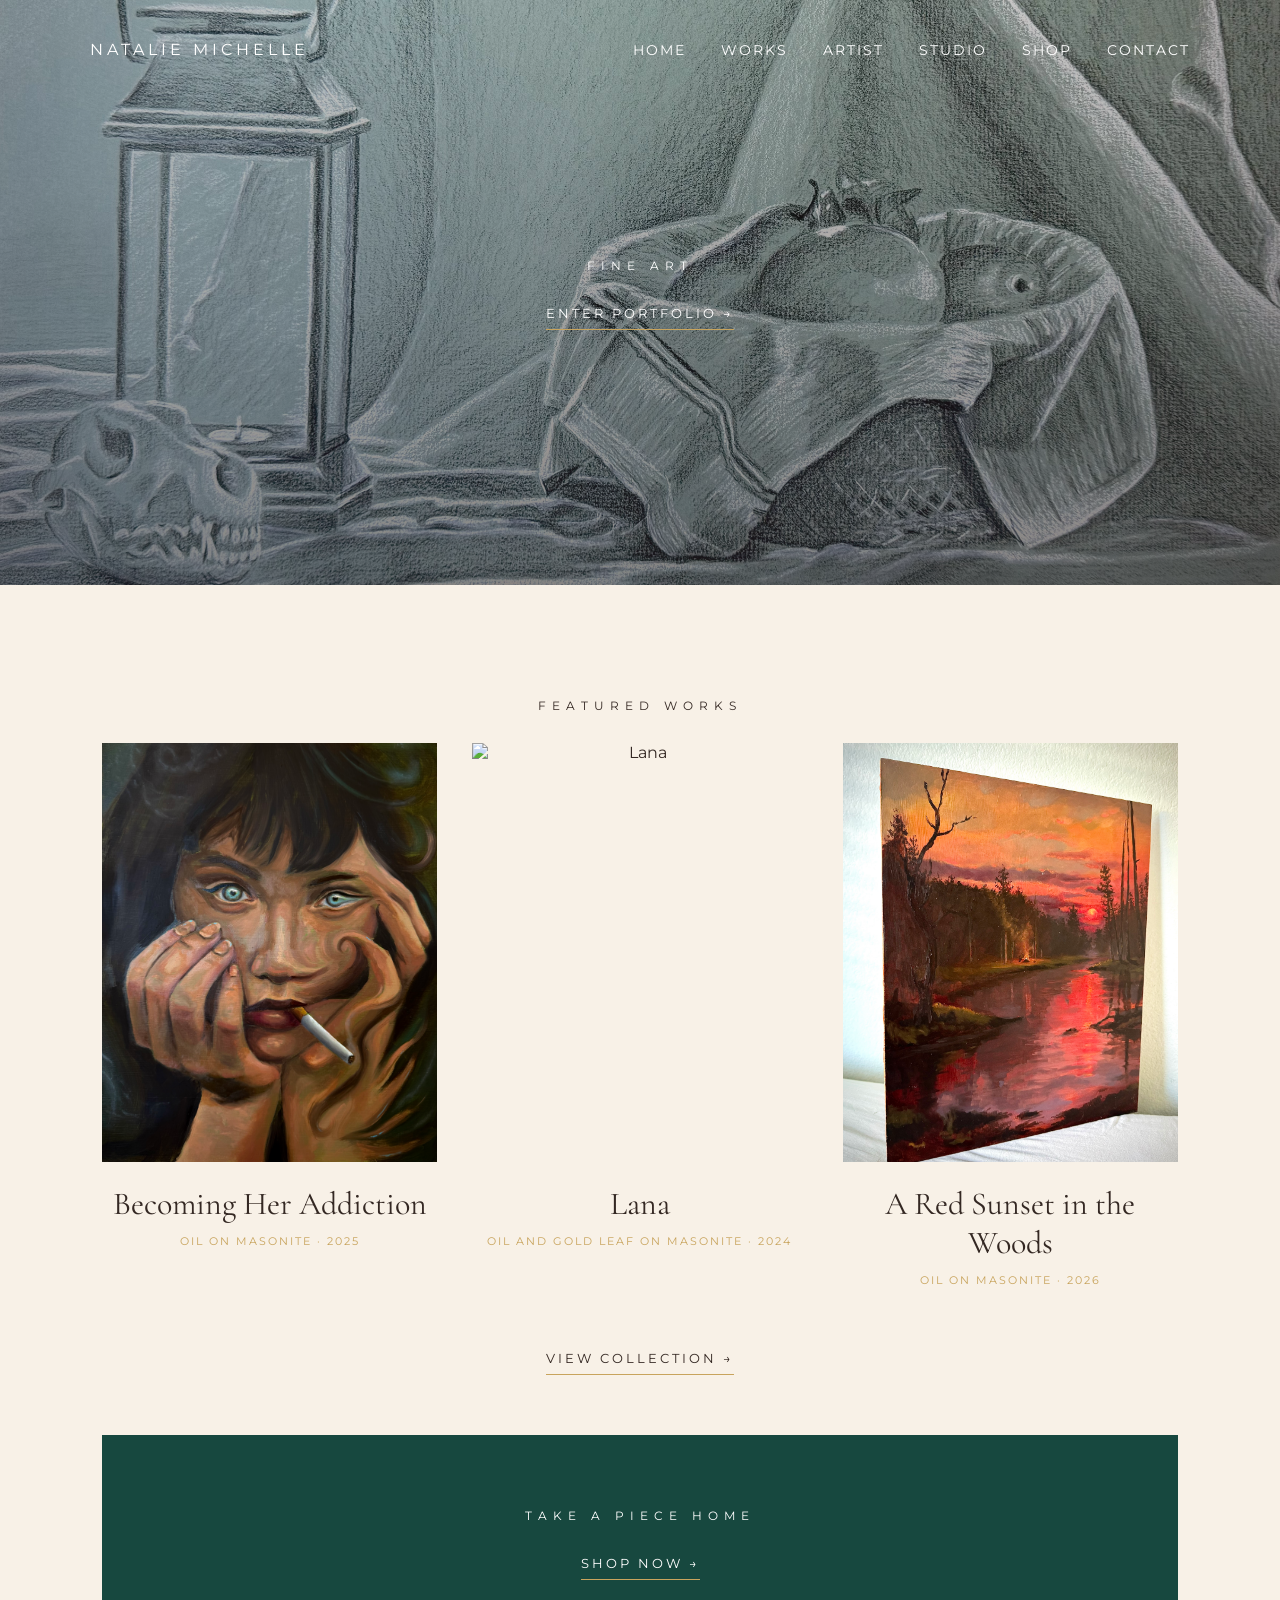
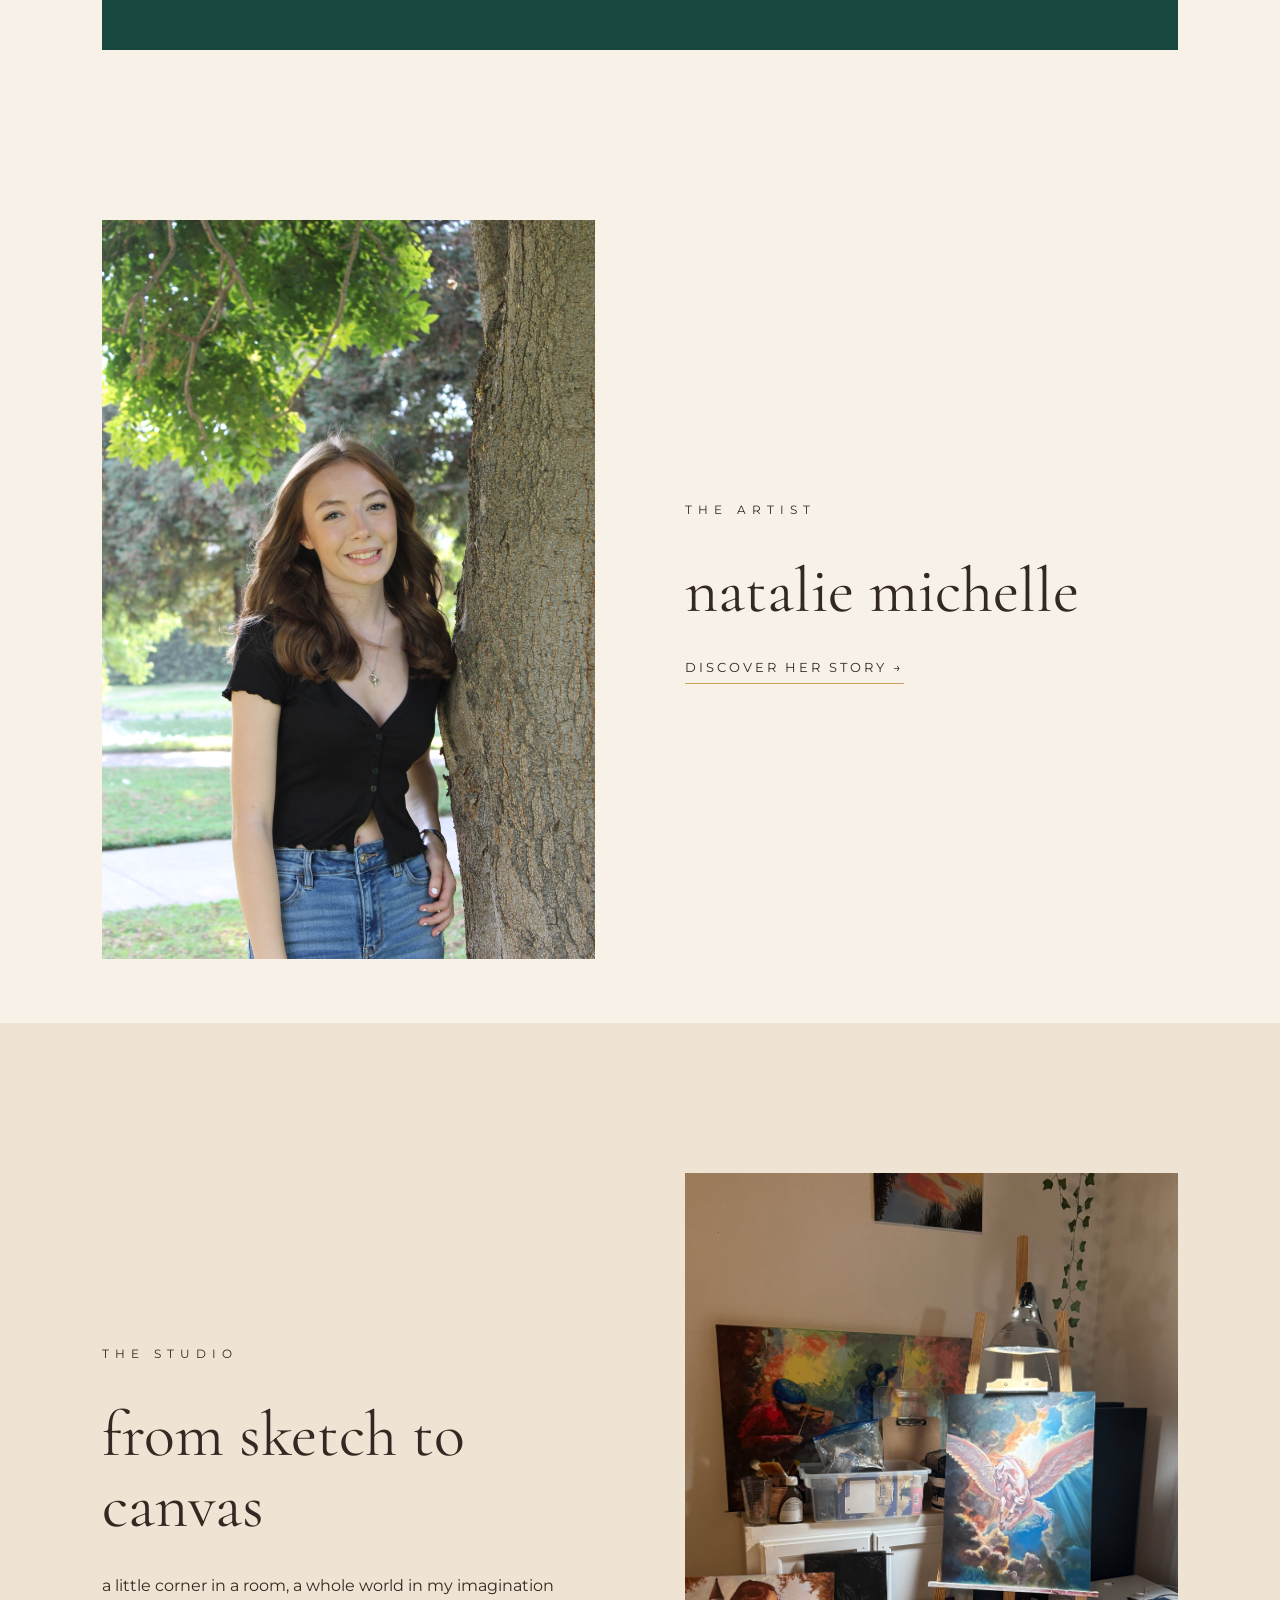
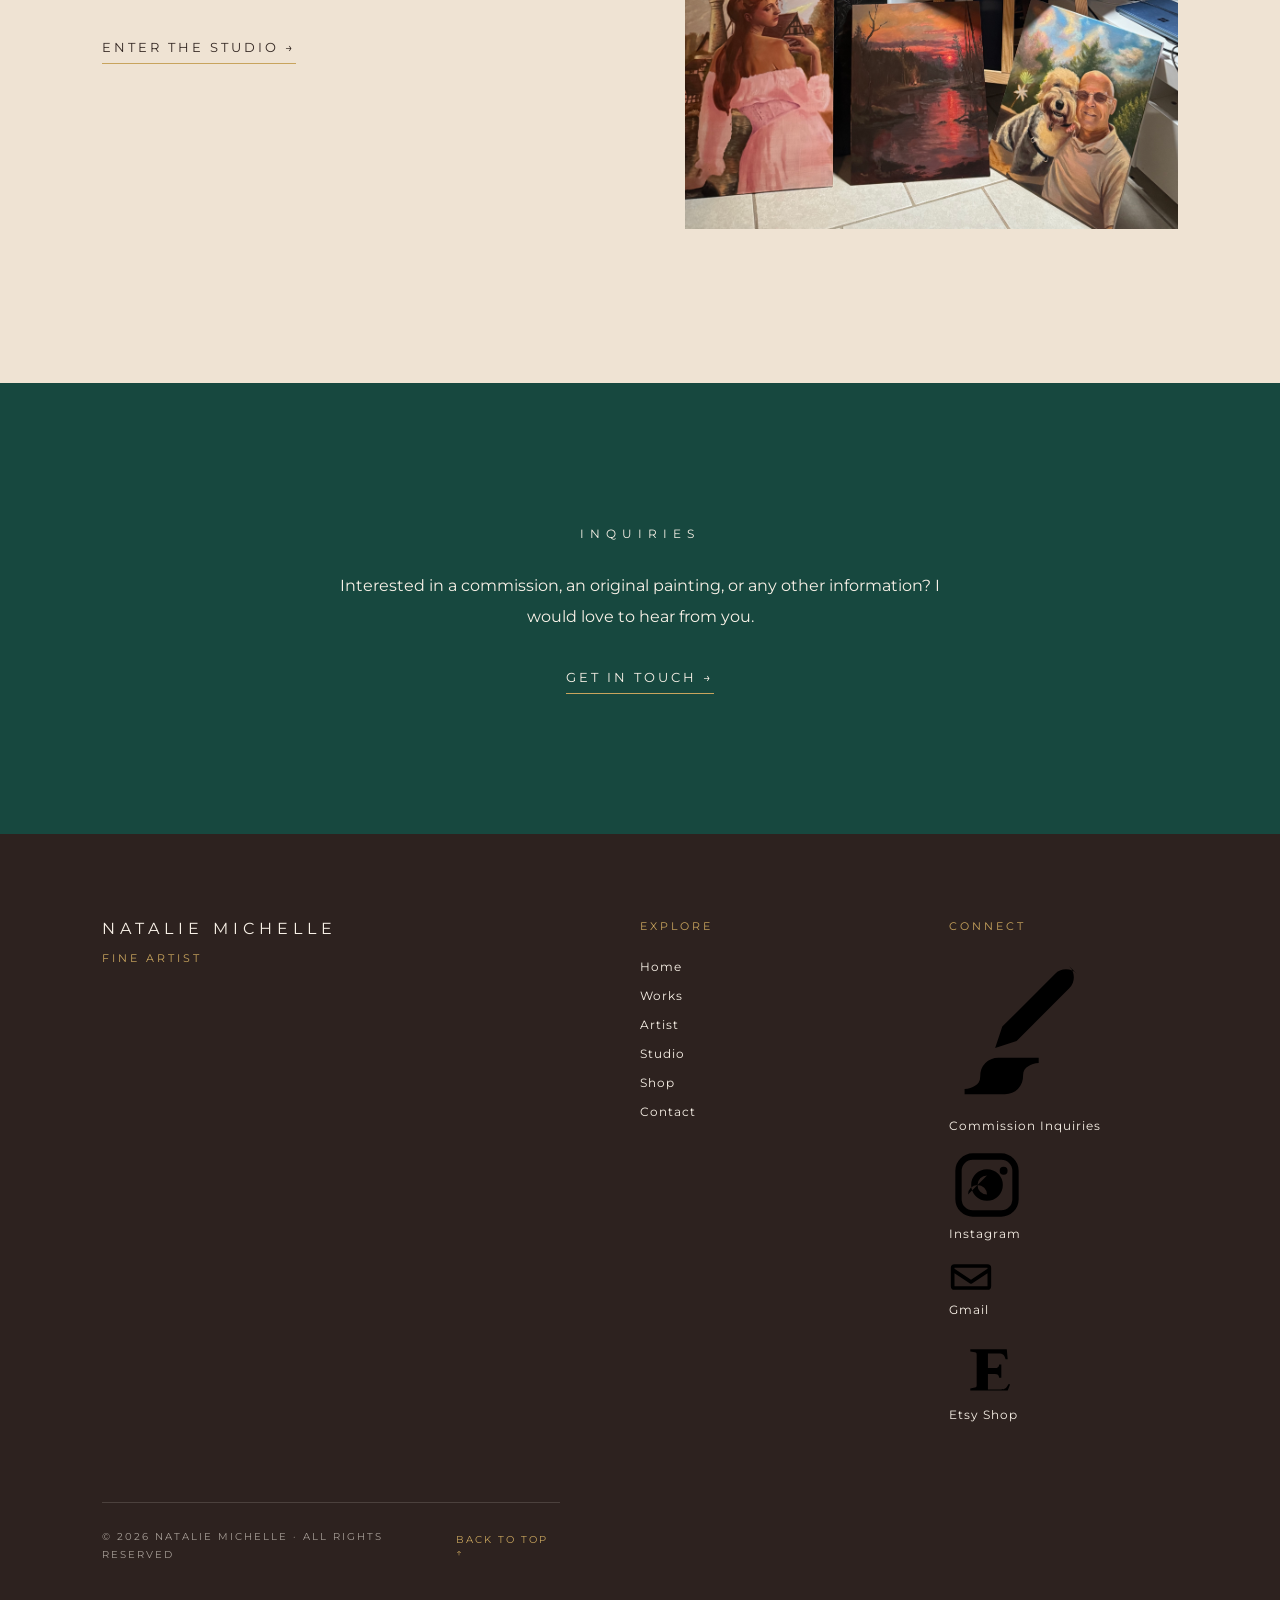
==== commit 91781cd6: "Update index.html" ====
--- a/index.html
+++ b/index.html
@@ -315,60 +315,67 @@
     </div>
 
 
-    <div class="footer-column">
-
-        <h3>Connect</h3>
-
-        <a href="contact.html">
-            Commission Inquiries
-        </a>
-
-
-        <a
-            href="https://instagram.com/nataliecalart"
-            target="_blank"
-            rel="noopener"
-            class="social-link">
-
-            <span class="social-icon instagram-icon">
-                IG
-            </span>
-
-            <span>Instagram</span>
-
-        </a>
-
-
-        <a
-            href="mailto:nataliecal313@gmail.com"
-            class="social-link">
-
-            <span class="social-icon email-icon">
-                @
-            </span>
-
-            <span>Email</span>
-
-        </a>
-
-
-        <a
-            href="https://www.etsy.com/shop/NatalieSunsetArt"
-            target="_blank"
-            rel="noopener"
-            class="social-link">
-
-            <span class="social-icon etsy-icon">
-                E
-            </span>
-
-            <span>Etsy Shop</span>
-
-        </a>
-
-    </div>
-
-</div>
+   <div class="footer-column">
+
+
+<h3>Connect</h3>
+
+<a href="contact.html" class="footer-social">
+
+    <svg viewBox="0 0 24 24" aria-hidden="true">
+        <path d="M19.7 2.3a2.4 2.4 0 0 0-3.4 0L8.2 10.4l-1.1 3.3 3.3-1.1 8.1-8.1a2.4 2.4 0 0 0 0-3.4zM7.6 15.2c-.8 0-1.5.3-2 .8-.6.6-.8 1.3-.8 2.1 0 .7-.3 1.1-.8 1.4-.4.3-1 .5-1.6.5v.8h6.2c.8 0 1.5-.3 2-.8.6-.6.8-1.3.8-2.1 0-.7.3-1.1.8-1.4.4-.3 1-.5 1.6-.5v-.8H7.6z"/>
+    </svg>
+
+    <span>Commission Inquiries</span>
+
+</a>
+
+
+<a
+    href="https://instagram.com/nataliecalart"
+    target="_blank"
+    rel="noopener"
+    class="footer-social">
+
+    <svg viewBox="0 0 24 24" aria-hidden="true">
+        <path d="M7.5 2h9A5.5 5.5 0 0 1 22 7.5v9a5.5 5.5 0 0 1-5.5 5.5h-9A5.5 5.5 0 0 1 2 16.5v-9A5.5 5.5 0 0 1 7.5 2zm0 2A3.5 3.5 0 0 0 4 7.5v9A3.5 3.5 0 0 0 7.5 20h9a3.5 3.5 0 0 0 3.5-3.5v-9A3.5 3.5 0 0 0 16.5 4h-9zm4.5 3a5 5 0 1 1 0 10 5 5 0 0 1 0-10zm0 2a3 3 0 1 0 0 6 3 3 0 0 0-6 0zm5.25-2.75a1.25 1.25 0 1 1 0 2.5 1.25 1.25 0 0 1 0-2.5z"/>
+    </svg>
+
+    <span>Instagram</span>
+
+</a>
+
+
+<a
+    href="mailto:nataliecal313@email.com"
+    class="footer-social">
+
+    <svg viewBox="0 0 24 24" aria-hidden="true">
+        <path d="M3 5h18a2 2 0 0 1 2 2v10a2 2 0 0 1-2 2H3a2 2 0 0 1-2-2V7a2 2 0 0 1 2-2zm0 2v.5l9 6 9-6V7H3zm18 10V9.9l-8.45 5.63a1 1 0 0 1-1.1 0L3 9.9V17h18z"/>
+    </svg>
+
+    <span>Gmail</span>
+
+</a>
+
+
+<a
+    href="https://www.etsy.com/shop/NatalieSunsetArt"
+    target="_blank"
+    rel="noopener"
+    class="footer-social">
+
+    <svg viewBox="0 0 24 24" aria-hidden="true">
+        <path d="M19.5 17.5c-.5 1.2-1.1 1.7-2.5 1.7h-4.2v-5.1h2.3c.9 0 1.3.3 1.4 1.3h.7V11h-.7c-.1.9-.5 1.2-1.4 1.2h-2.3V7.4h3.5c1.5 0 1.9.5 2.3 1.9h.7L19 6H7v.7l1.5.3c.5.1.6.3.6.9v9.8c0 .6-.1.8-.6.9l-1.5.3v.7h12.3l.8-2.1h-.6z"/>
+    </svg>
+
+    <span>Etsy Shop</span>
+
+</a>
+
+
+</div>
+
 
 
 <div class="footer-bottom">
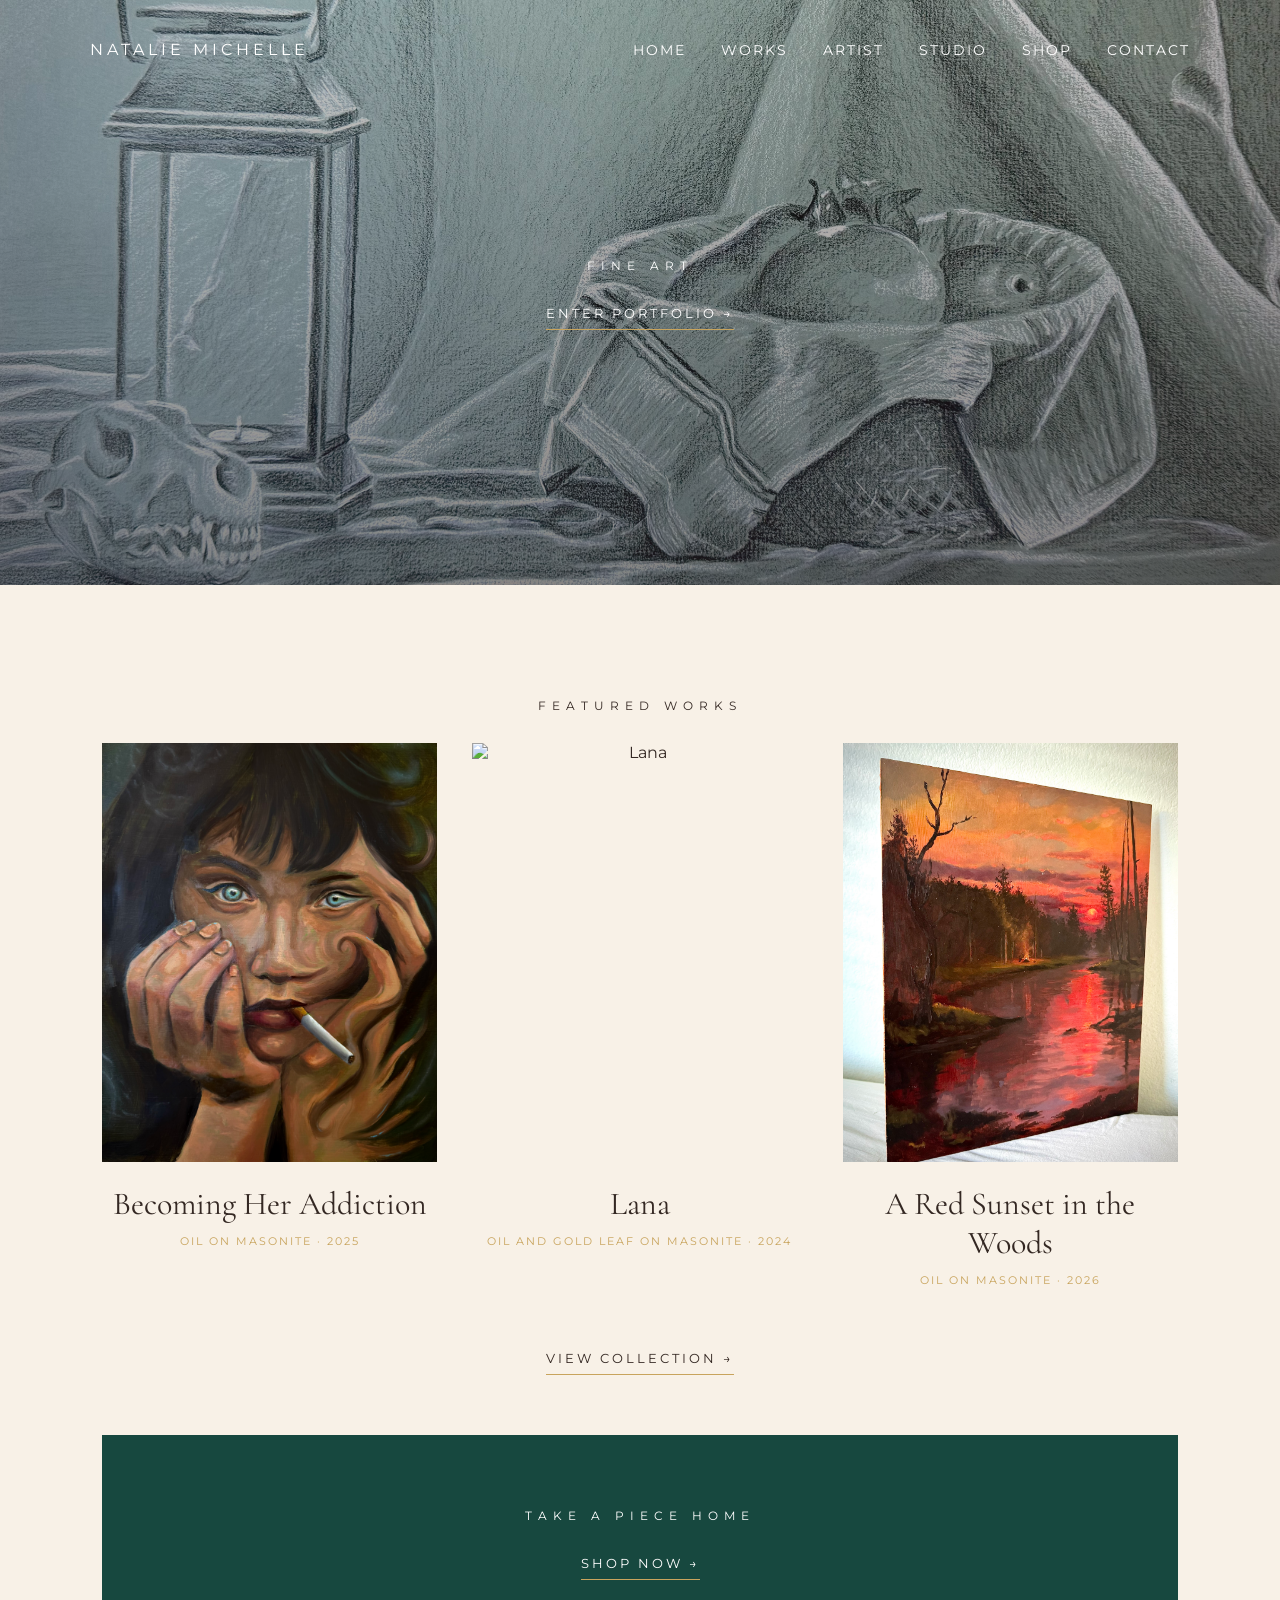
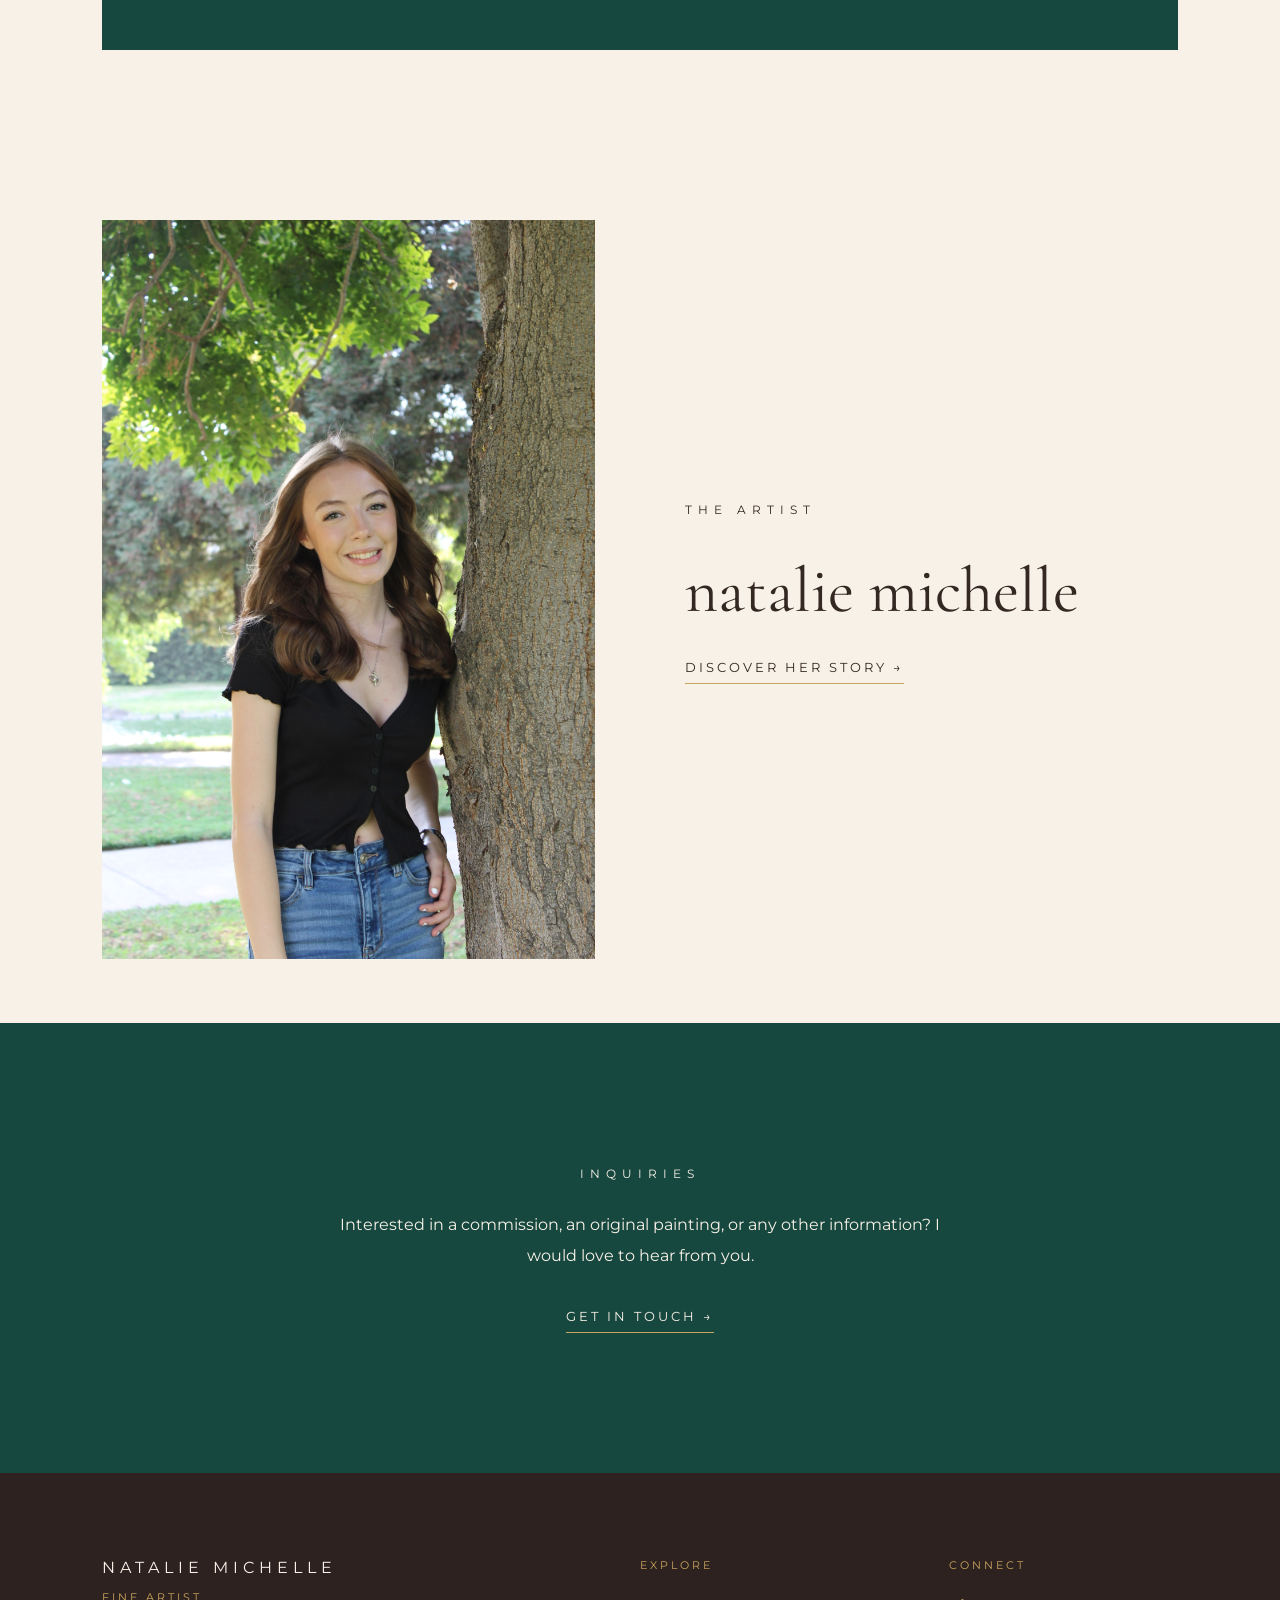
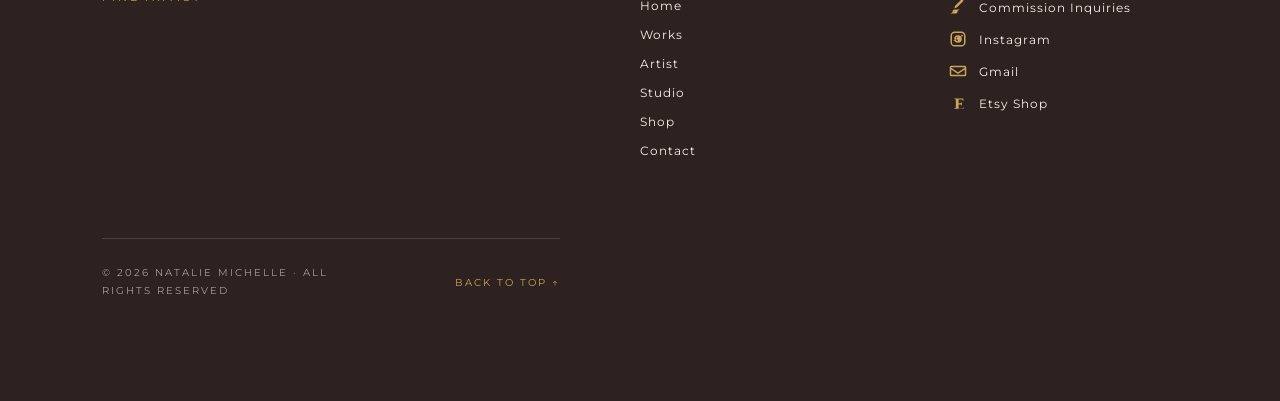
==== commit 7e80c335: "Update index.html" ====
--- a/index.html
+++ b/index.html
@@ -215,51 +215,6 @@
 </section>
 
 
-
-
-
-
-<section class="studio-chapter">
-
-
-<div class="studio-text">
-
-
-<p class="eyebrow">
-the studio
-</p>
-
-
-<h2>
-from sketch to canvas
-</h2>
-
-
-<p>
-a little corner in a room, a whole world in my imagination 
-</p>
-
-
-<a href="studio.html" class="minimal-link">
-Enter The Studio →
-</a>
-
-
-</div>
-
-
-
-
-<div class="studio-image">
-
-
-<img src="images/studio/IMG_5506.jpeg" alt="Natalie Michelle studio">
-
-
-</div>
-
-
-</section>
 
 
 <section class="contact-chapter">
--- a/style.css
+++ b/style.css
@@ -2068,71 +2068,47 @@
 }
 
 
-/* =========================
-   SOCIAL LINKS
-========================= */
-
-.site-footer .social-link {
-
-    display: flex !important;
-
-    flex-direction: row !important;
-
-    align-items: center !important;
-
-    gap: 12px !important;
-
-    width: auto !important;
-
-    height: auto !important;
-
-}
-
-
-/* ICON CIRCLES */
-
-.site-footer .social-icon {
-
-    width: 28px;
-
-    height: 28px;
-
-    min-width: 28px;
-
-    border: 1px solid var(--gold);
-
-    border-radius: 50%;
+.site-footer .footer-social {
 
     display: flex;
 
     align-items: center;
 
-    justify-content: center;
+    gap: 12px;
+
+    color: var(--ivory);
+
+    font-family: 'Montserrat', sans-serif;
+
+    font-size: .75rem;
+
+    letter-spacing: 1px;
+
+    transition: color .3s ease;
+}
+
+.site-footer .footer-social svg {
+
+    width: 18px;
+
+    height: 18px;
+
+    fill: var(--gold);
+
+    flex-shrink: 0;
+
+    transition: .3s ease;
+}
+
+.site-footer .footer-social:hover {
 
     color: var(--gold);
-
-    font-family: 'Montserrat', sans-serif;
-
-    font-size: .55rem;
-
-    letter-spacing: 0;
-
-    transition: all .3s ease;
-
-}
-
-
-/* HOVER */
-
-.site-footer .social-link:hover .social-icon {
-
-    background: var(--gold);
-
-    color: #2d221f;
-
-}
-
-
+}
+
+.site-footer .footer-social:hover svg {
+
+    fill: var(--gold);
+}
 /* =========================
    BOTTOM
 ========================= */
@@ -2213,3 +2189,138 @@
     }
 
 }
+.site-footer .footer-bottom {
+    gap: 80px;
+}
+
+.site-footer .back-to-top {
+    white-space: nowrap;
+}
+/* =========================
+   ARTIST GALLERY
+========================= */
+
+.artist-gallery {
+
+    padding: 110px 8% 130px;
+
+    text-align: center;
+
+}
+
+.artist-gallery-intro {
+
+    max-width: 650px;
+
+    margin: 0 auto 70px;
+
+}
+
+.artist-gallery-intro h2 {
+
+    font-size: 3.5rem;
+
+    margin: 25px 0;
+
+}
+
+.artist-gallery-intro p:not(.eyebrow) {
+
+    font-size: .9rem;
+
+    line-height: 1.9;
+
+}
+
+
+/* GALLERY GRID */
+
+.artist-gallery-grid {
+
+    max-width: 1100px;
+
+    margin: 0 auto;
+
+    display: grid;
+
+    grid-template-columns: repeat(2, 1fr);
+
+    gap: 30px;
+
+    align-items: start;
+
+}
+
+.artist-gallery-item {
+
+    overflow: hidden;
+
+}
+
+.artist-gallery-item img {
+
+    width: 100%;
+
+    height: auto;
+
+    display: block;
+
+    transition: transform .6s ease;
+
+}
+
+.artist-gallery-item:hover img {
+
+    transform: scale(1.02);
+
+}
+
+
+/* MAKE THE FIRST IMAGE LARGER */
+
+.artist-gallery-item:first-child {
+
+    grid-column: span 2;
+
+    max-width: 600px;
+
+    width: 100%;
+
+    margin: 0 auto 20px;
+
+}
+
+
+/* MOBILE */
+
+@media(max-width:900px) {
+
+    .artist-gallery {
+
+        padding: 80px 8% 100px;
+
+    }
+
+    .artist-gallery-grid {
+
+        grid-template-columns: 1fr;
+
+        gap: 25px;
+
+    }
+
+    .artist-gallery-item:first-child {
+
+        grid-column: span 1;
+
+        max-width: 100%;
+
+    }
+
+    .artist-gallery-intro h2 {
+
+        font-size: 2.7rem;
+
+    }
+
+}
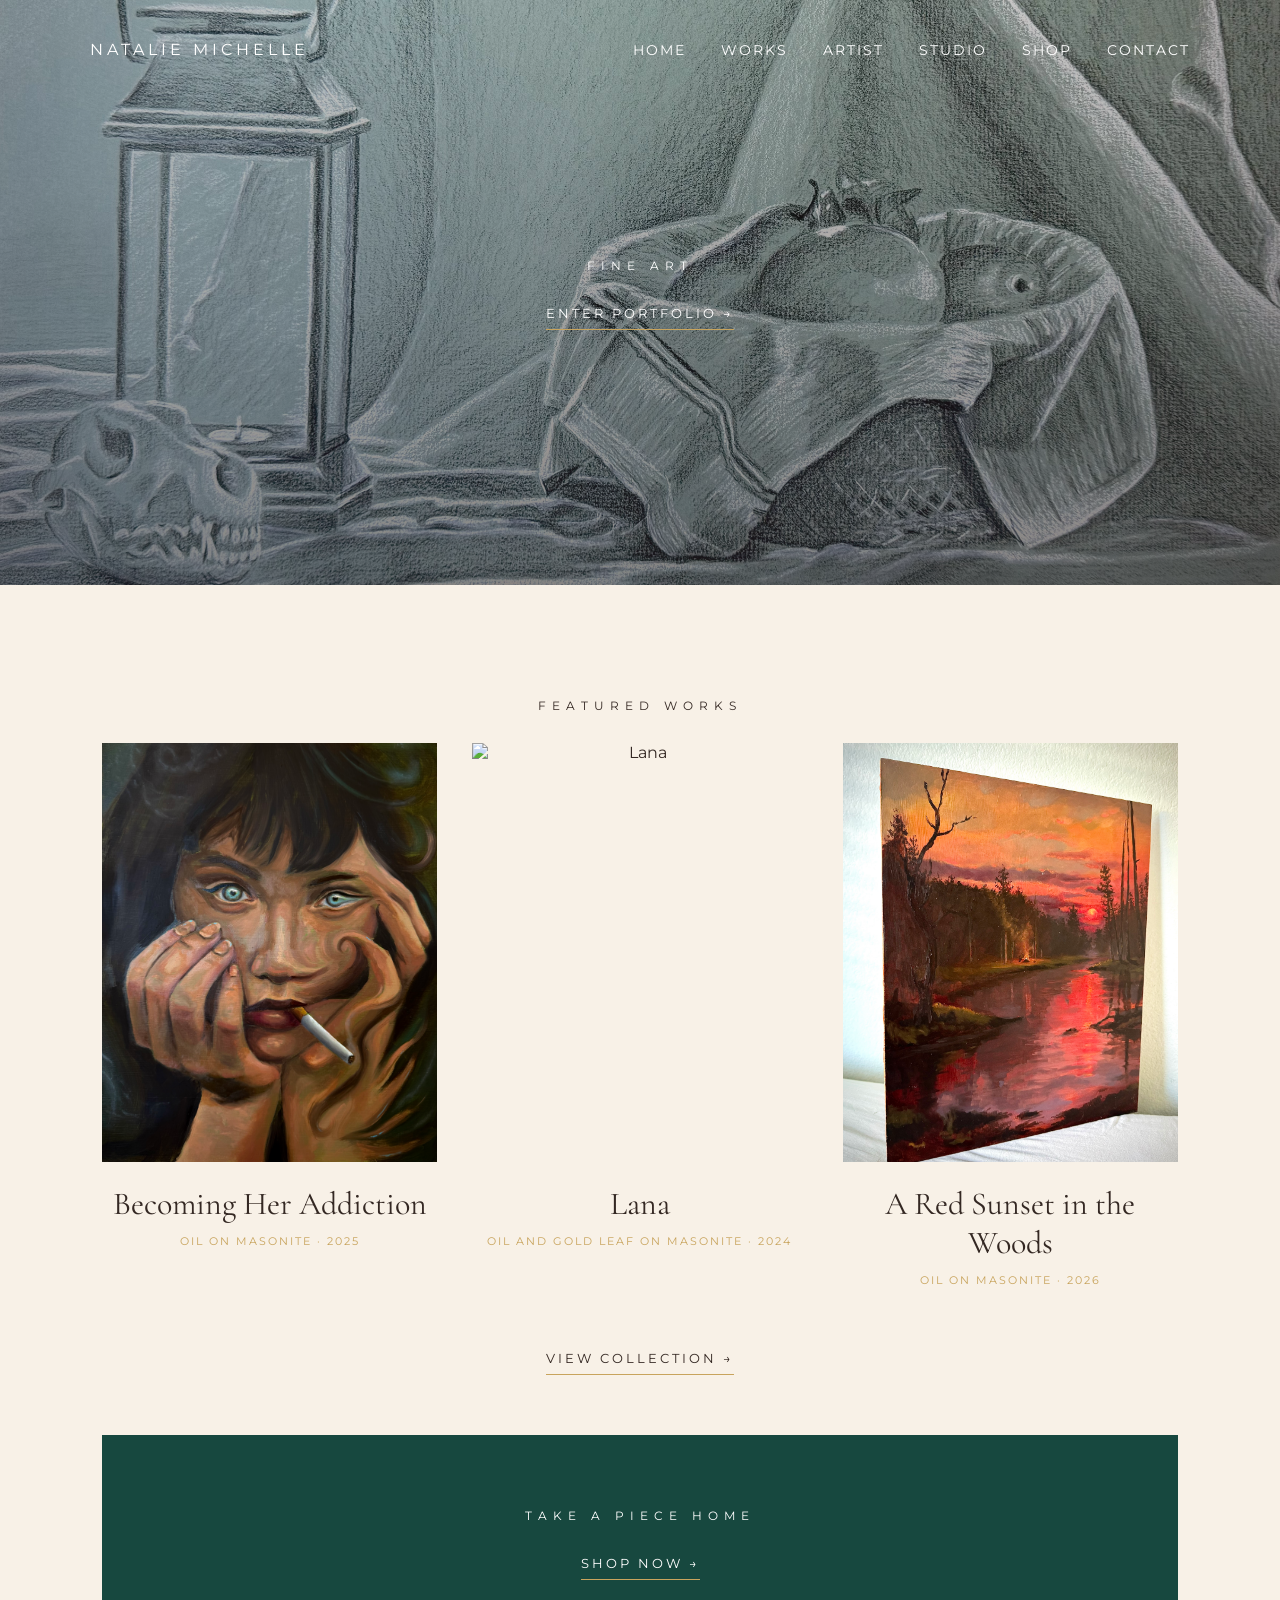
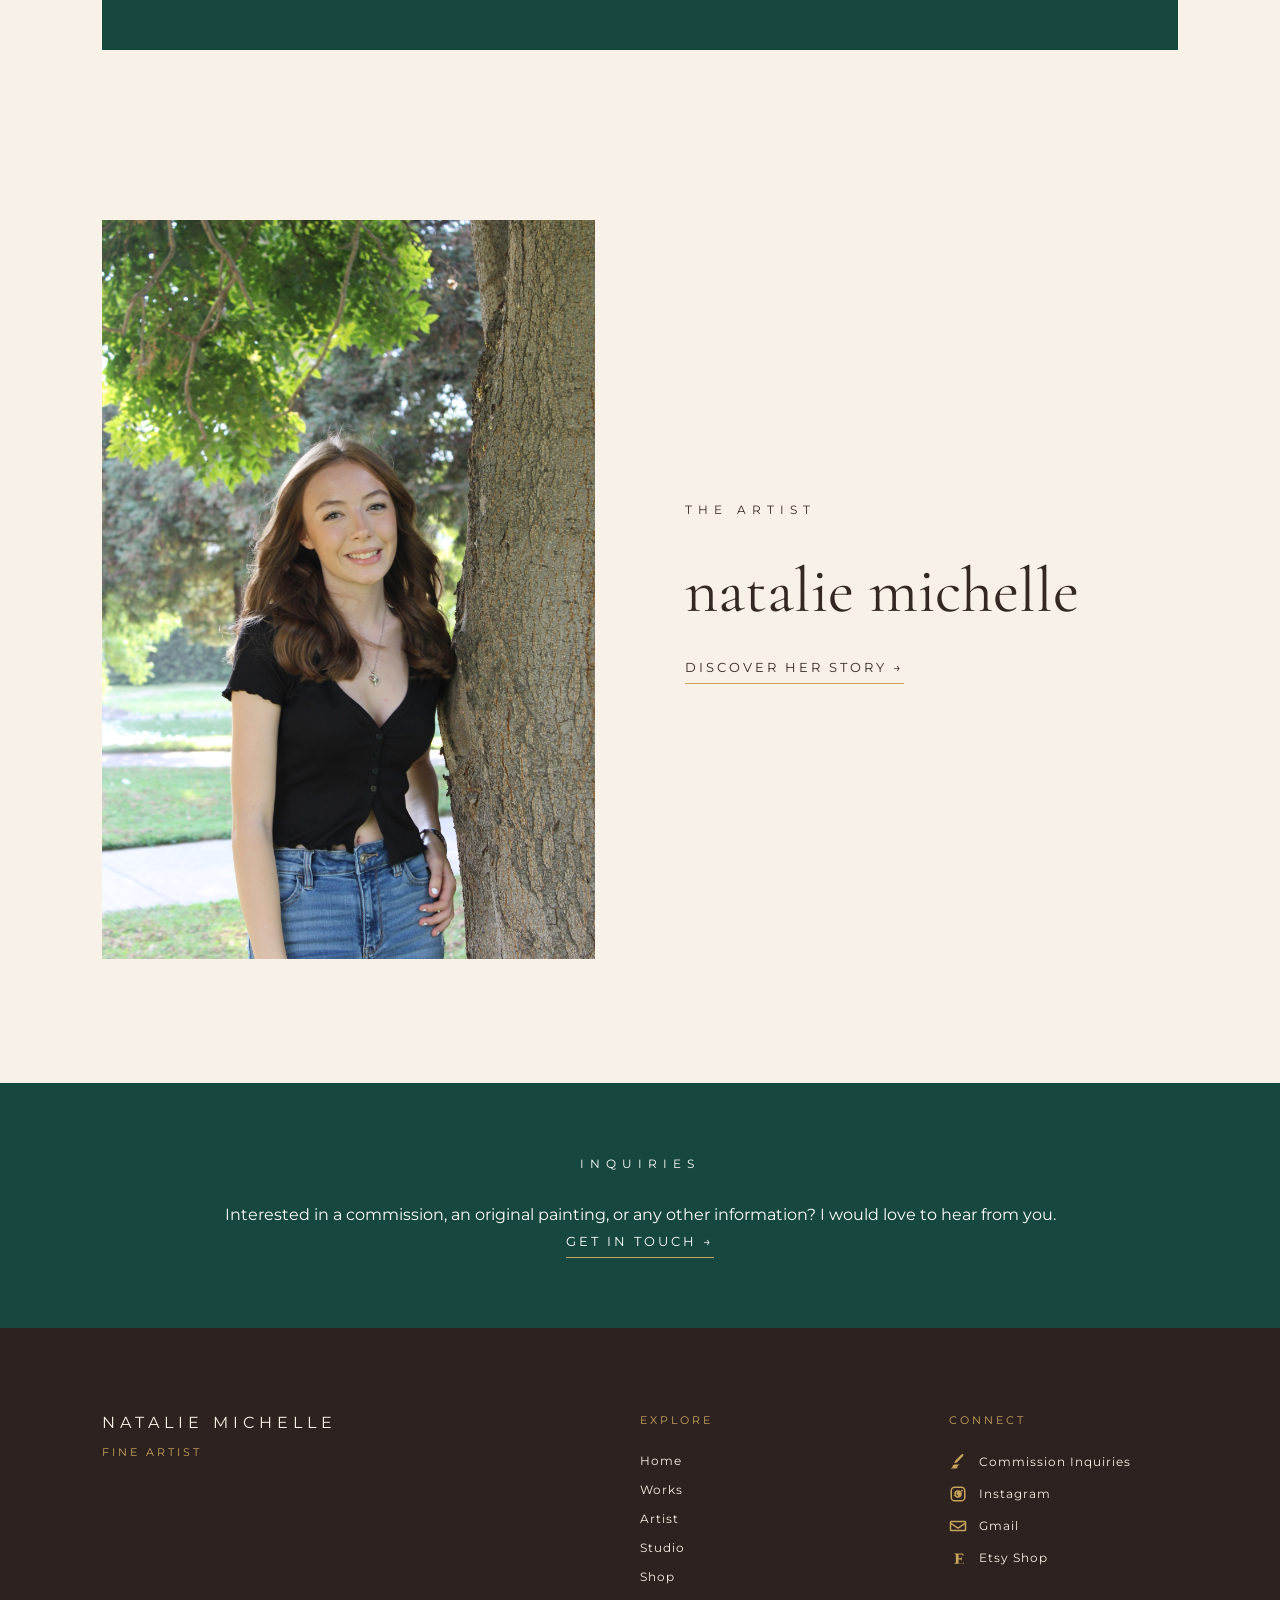
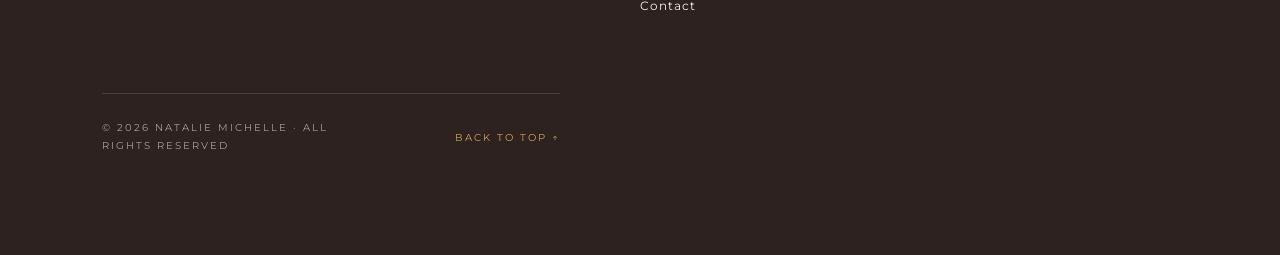
==== commit b0c972b0: "Update index.html" ====
--- a/index.html
+++ b/index.html
@@ -211,15 +211,11 @@
 
 </div>
 
-
 </section>
-
-
-
-
-<section class="contact-chapter">
-
-    <p class="eyebrow">
+    
+<section>
+<div class="shop-cta">
+   <p class="eyebrow">
         Inquiries
     </p>
 
@@ -233,7 +229,15 @@
         Get In Touch →
     </a>
 
+</div>
+
 </section>
+
+
+
+
+
+ 
 
     
 <footer class="site-footer">
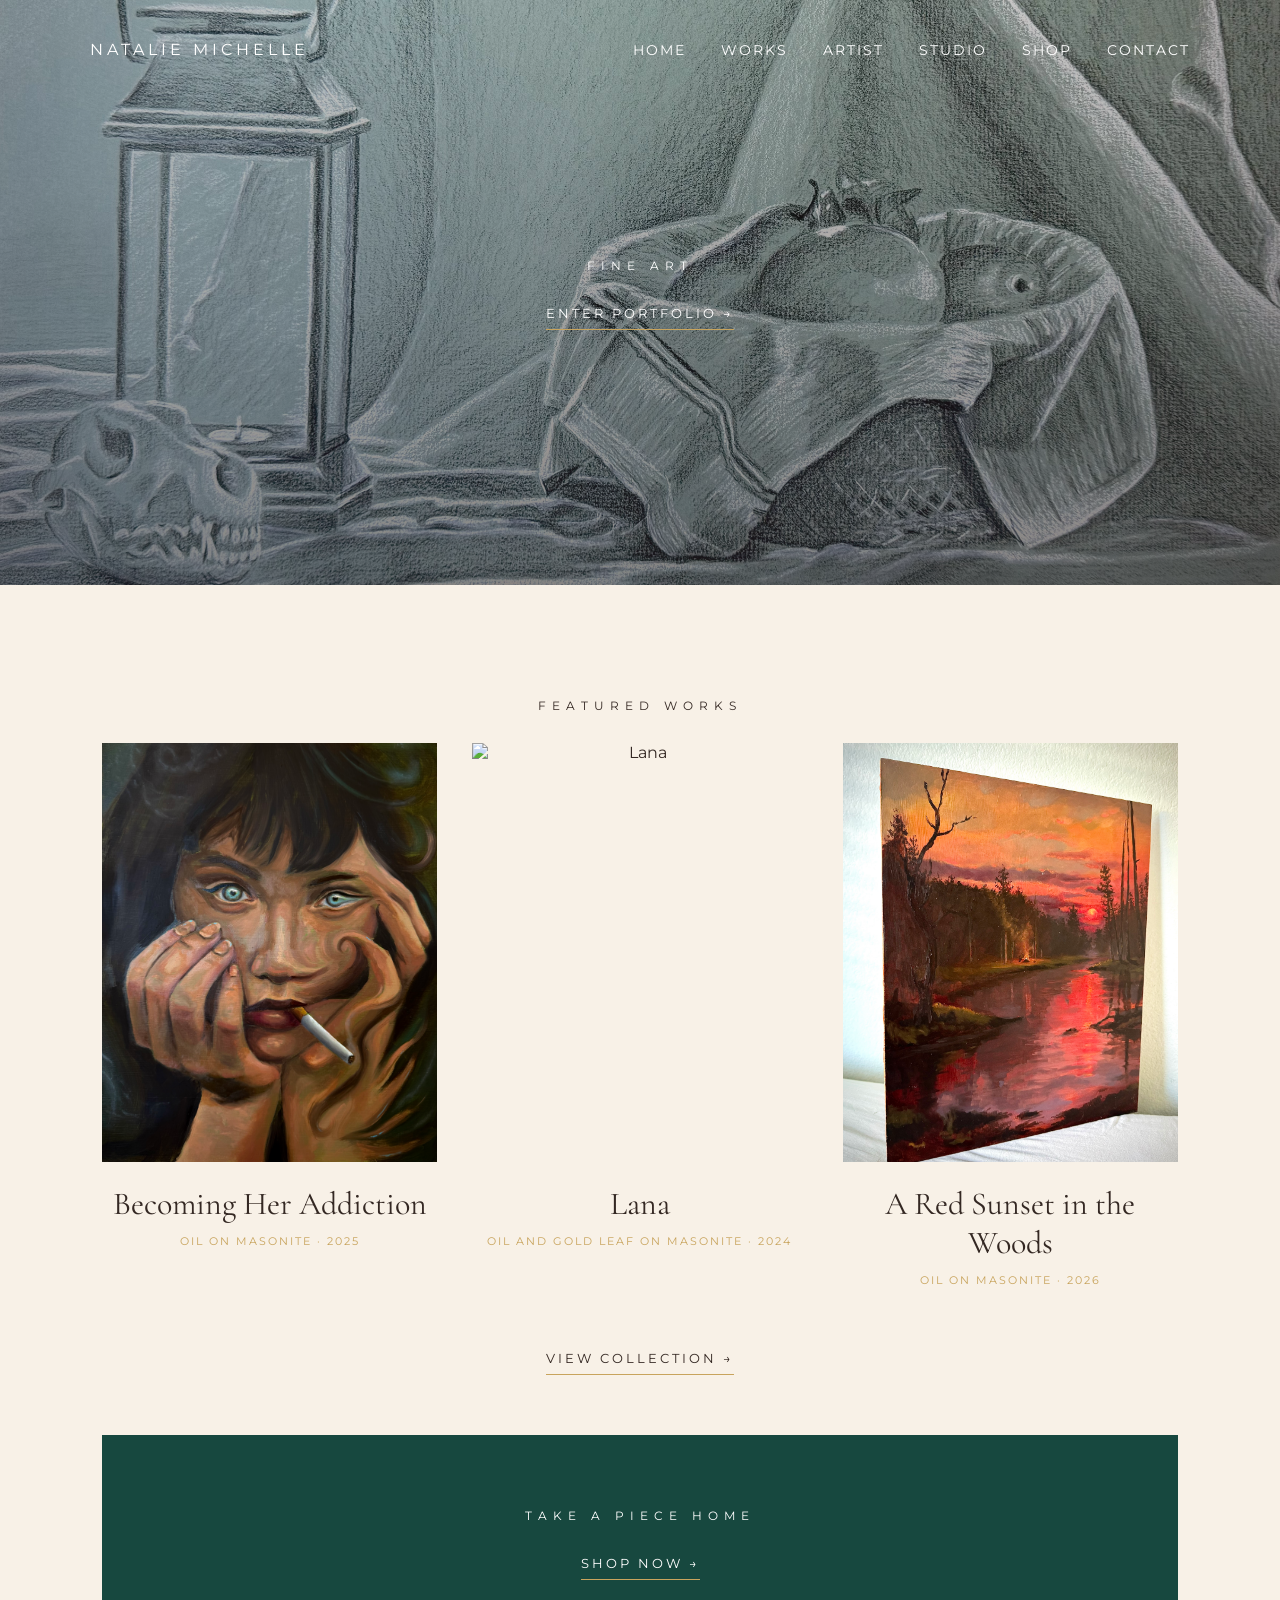
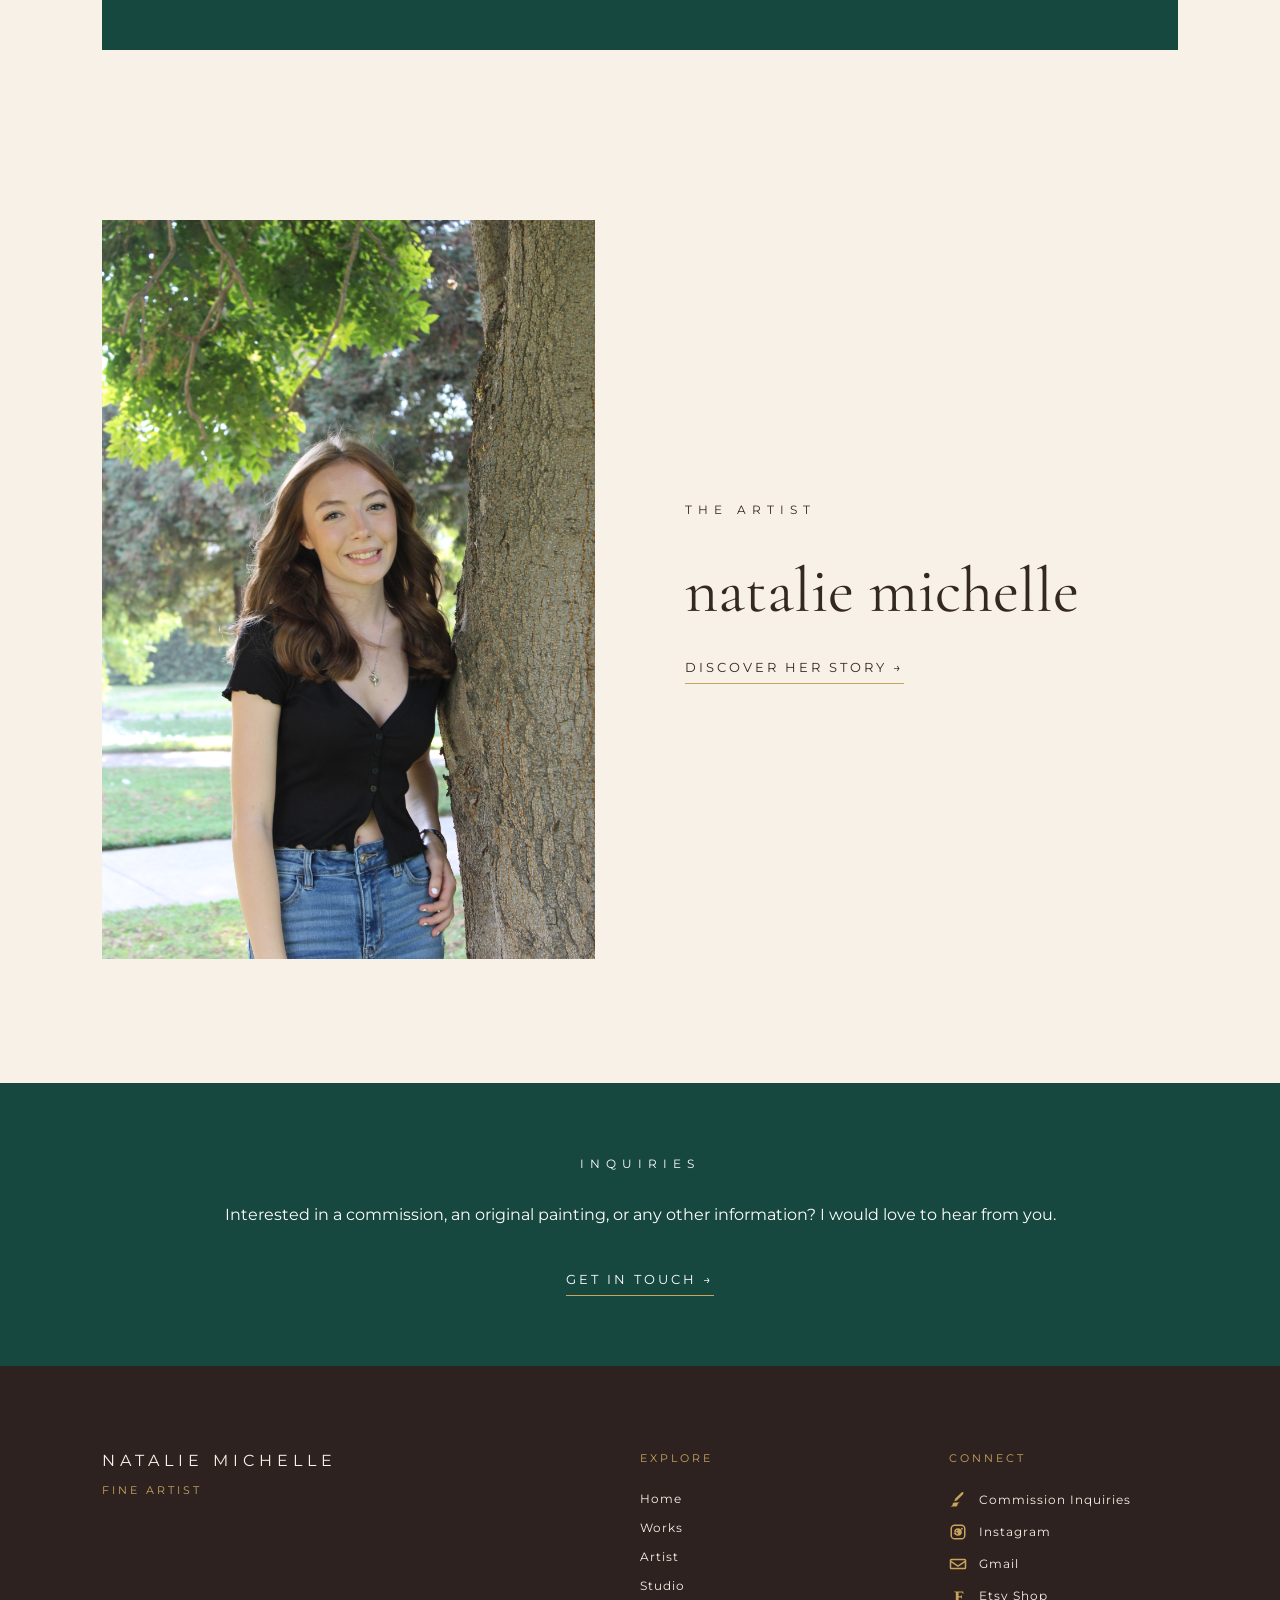
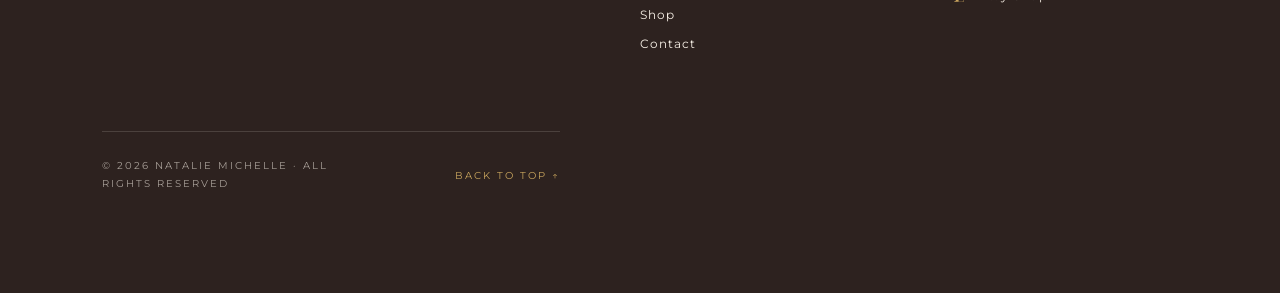
==== commit 3da752e8: "Update index.html" ====
--- a/index.html
+++ b/index.html
@@ -224,7 +224,7 @@
         Interested in a commission, an original painting, or any other information?
         I would love to hear from you.
     </p>
-
+<br><br>
     <a href="contact.html" class="minimal-link">
         Get In Touch →
     </a>
--- a/style.css
+++ b/style.css
@@ -1156,88 +1156,7 @@
 }
 
 }
-.contact-page {
-
-text-align:center;
-
-max-width:800px;
-
-margin:auto;
-
-padding:100px 20px 50px;
-
-}
-
-
-.contact-page h1 {
-
-font-size:4rem;
-
-margin:30px 0;
-
-}
-
-
-.contact-page > p:not(.eyebrow) {
-
-max-width:600px;
-
-margin:0 auto 60px;
-
-}
-
-
-
-.contact-box {
-
-display:flex;
-
-justify-content:center;
-
-gap:100px;
-
-margin-bottom:60px;
-
-}
-
-
-
-.contact-box h2 {
-
-font-size:2rem;
-
-margin-bottom:15px;
-
-}
-
-
-
-.contact-box p {
-
-letter-spacing:1px;
-
-}
-
-
-
-@media(max-width:700px){
-
-.contact-box {
-
-flex-direction:column;
-
-gap:40px;
-
-}
-
-
-.contact-page h1 {
-
-font-size:3rem;
-
-}
-
-}
+
 .studio-page {
 
 padding:150px 8%;
@@ -1684,7 +1603,7 @@
 .contact-intro {
     text-align: center;
     max-width: 750px;
-    margin: 0 auto 80px;
+    margin: 0 auto 35px;
 }
 
 .contact-intro h1 {
@@ -1705,7 +1624,7 @@
 
 .inquiry-form {
     max-width: 800px;
-    margin: 70px auto 0;
+    margin: 0 auto 0;
 }
 
 .form-field {
@@ -2324,3 +2243,72 @@
     }
 
 }
+.contact-socials {
+
+    display: flex;
+
+    justify-content: center;
+
+    align-items: center;
+
+    gap: 28px;
+
+    margin: 0 auto 70px;
+
+}
+
+.contact-socials a {
+
+    width: 42px;
+
+    height: 42px;
+
+    border: 1px solid var(--gold);
+
+    border-radius: 50%;
+
+    display: flex;
+
+    align-items: center;
+
+    justify-content: center;
+
+    color: var(--gold);
+
+    transition: .3s ease;
+
+}
+
+.contact-socials svg {
+
+    width: 19px;
+
+    height: 19px;
+
+    fill: currentColor;
+
+}
+
+.contact-socials a:hover {
+
+    background: var(--gold);
+
+    color: var(--ink);
+
+}
+.contact-page {
+    max-width: 1000px;
+    margin: auto;
+    padding: 120px 8% 80px;
+}
+
+.contact-intro {
+    text-align: center;
+    max-width: 750px;
+    margin: 0 auto 35px;
+}
+
+.inquiry-form {
+    max-width: 800px;
+    margin: 0 auto;
+}
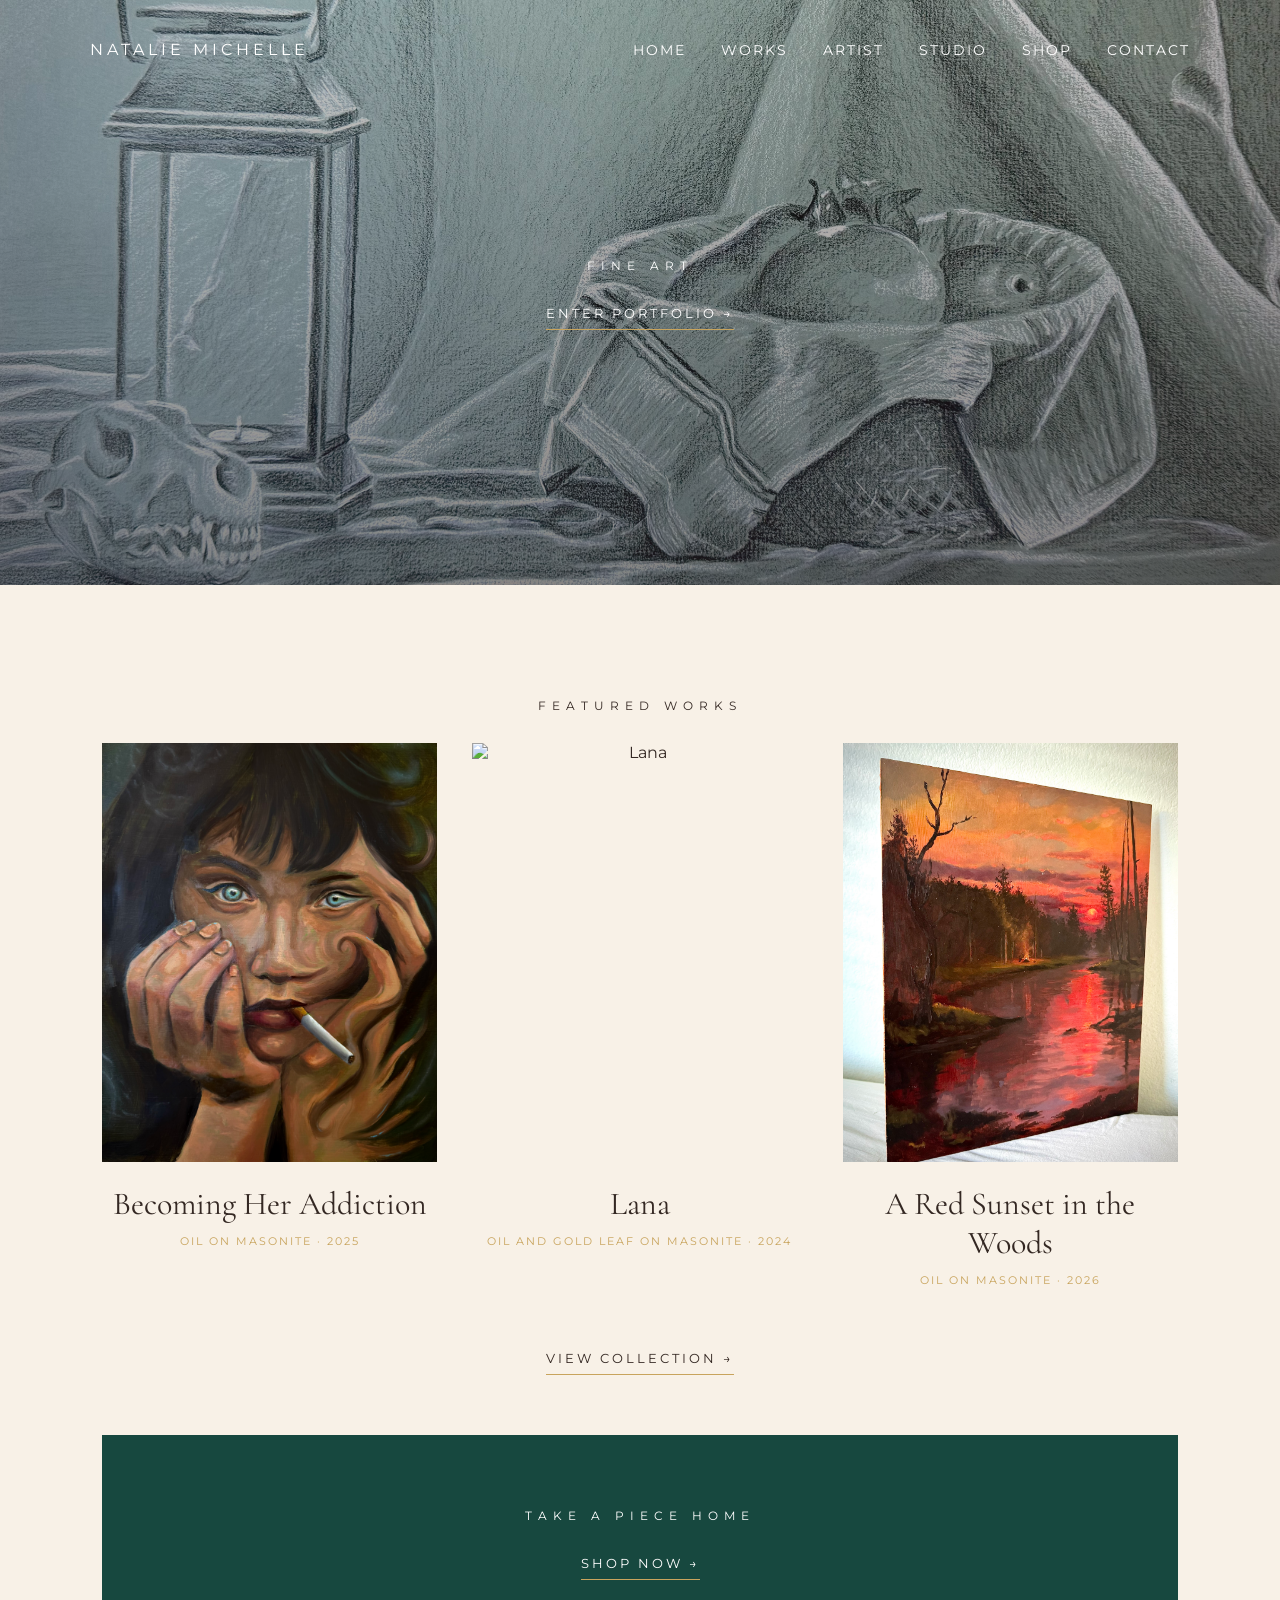
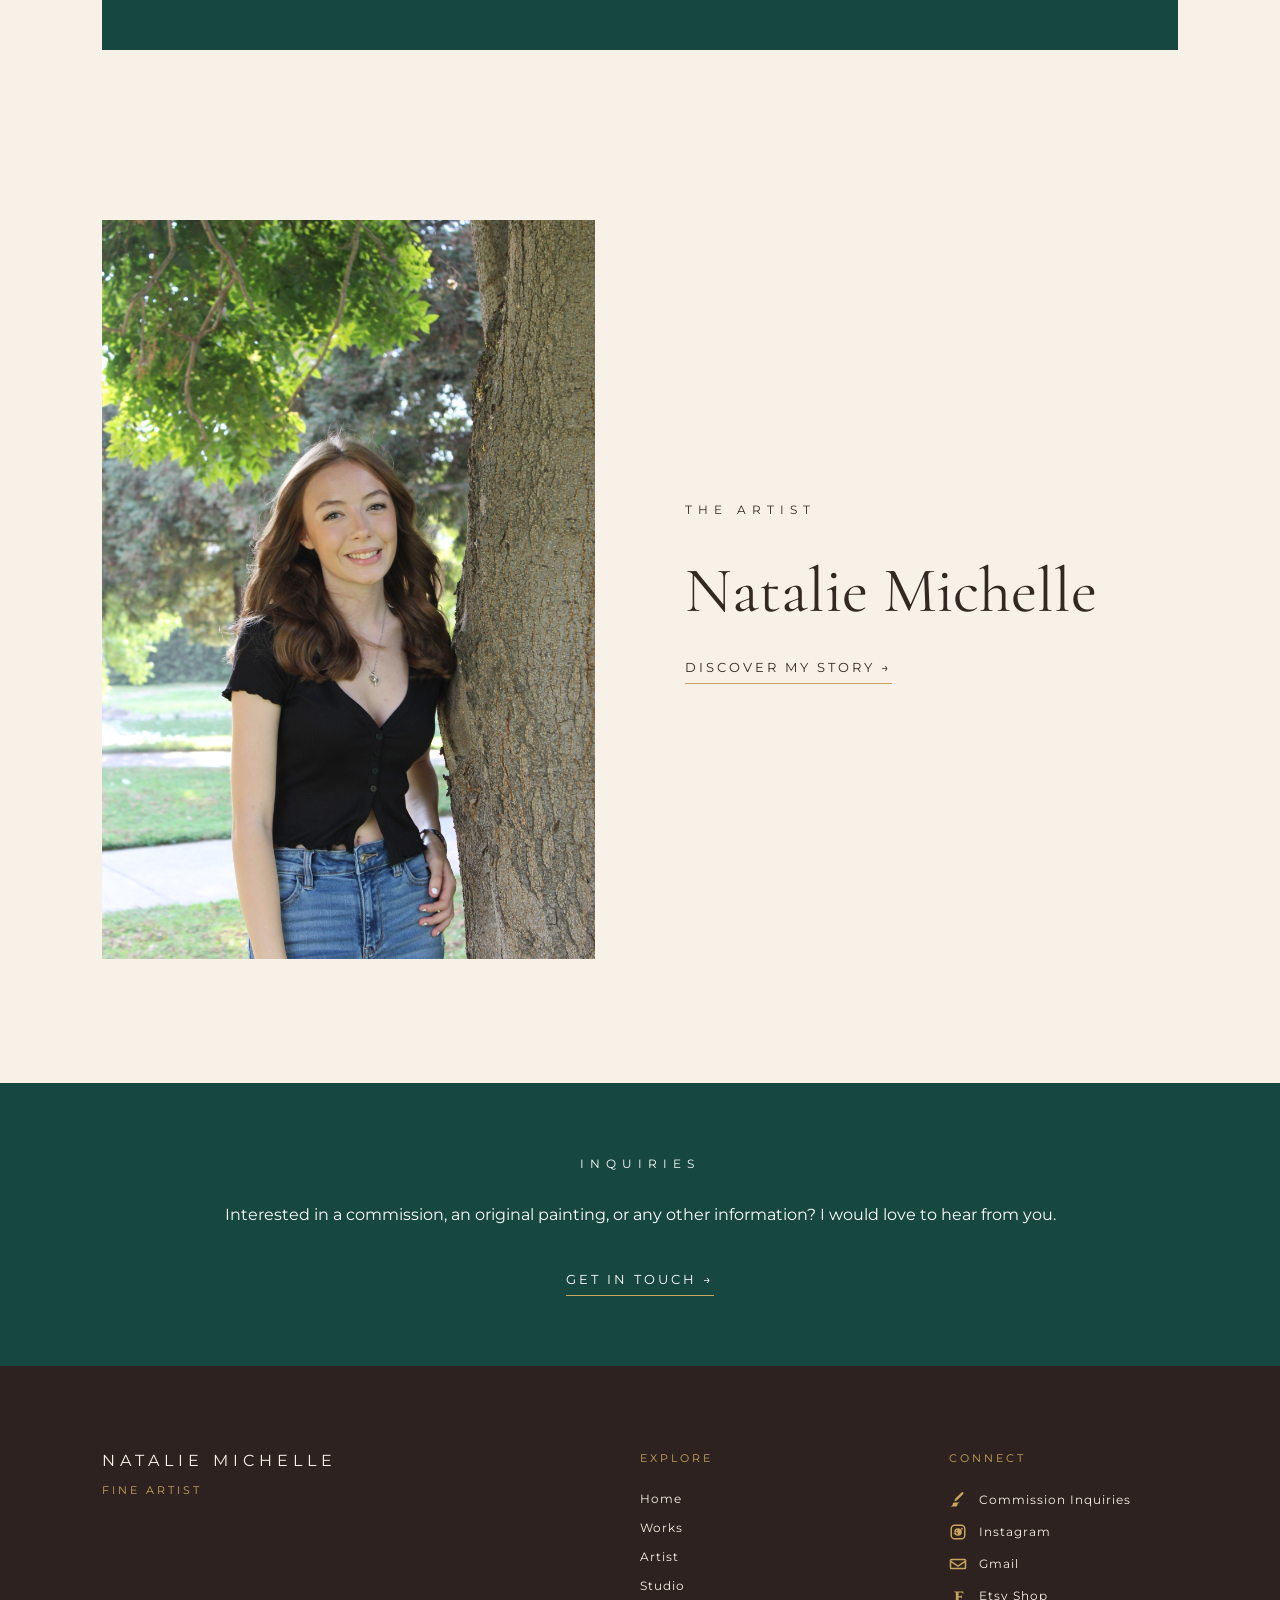
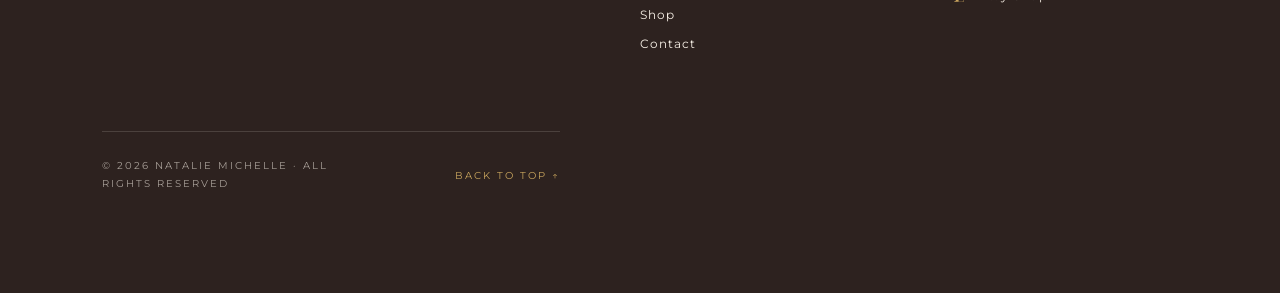
==== commit 19e1e545: "Update index.html" ====
--- a/index.html
+++ b/index.html
@@ -197,7 +197,7 @@
 
 
 <h2>
-natalie michelle
+Natalie Michelle
 </h2>
 
 
@@ -205,7 +205,7 @@
 
 
 <a href="about.html" class="minimal-link">
-Discover Her Story →
+Discover My Story →
 </a>
 
 
--- a/style.css
+++ b/style.css
@@ -2312,3 +2312,11 @@
     max-width: 800px;
     margin: 0 auto;
 }
+.contact-note {
+    text-align: center;
+    max-width: 650px;
+    margin: 0 auto 30px;
+}
+.inquiry-form .eyebrow {
+    text-align: center;
+}
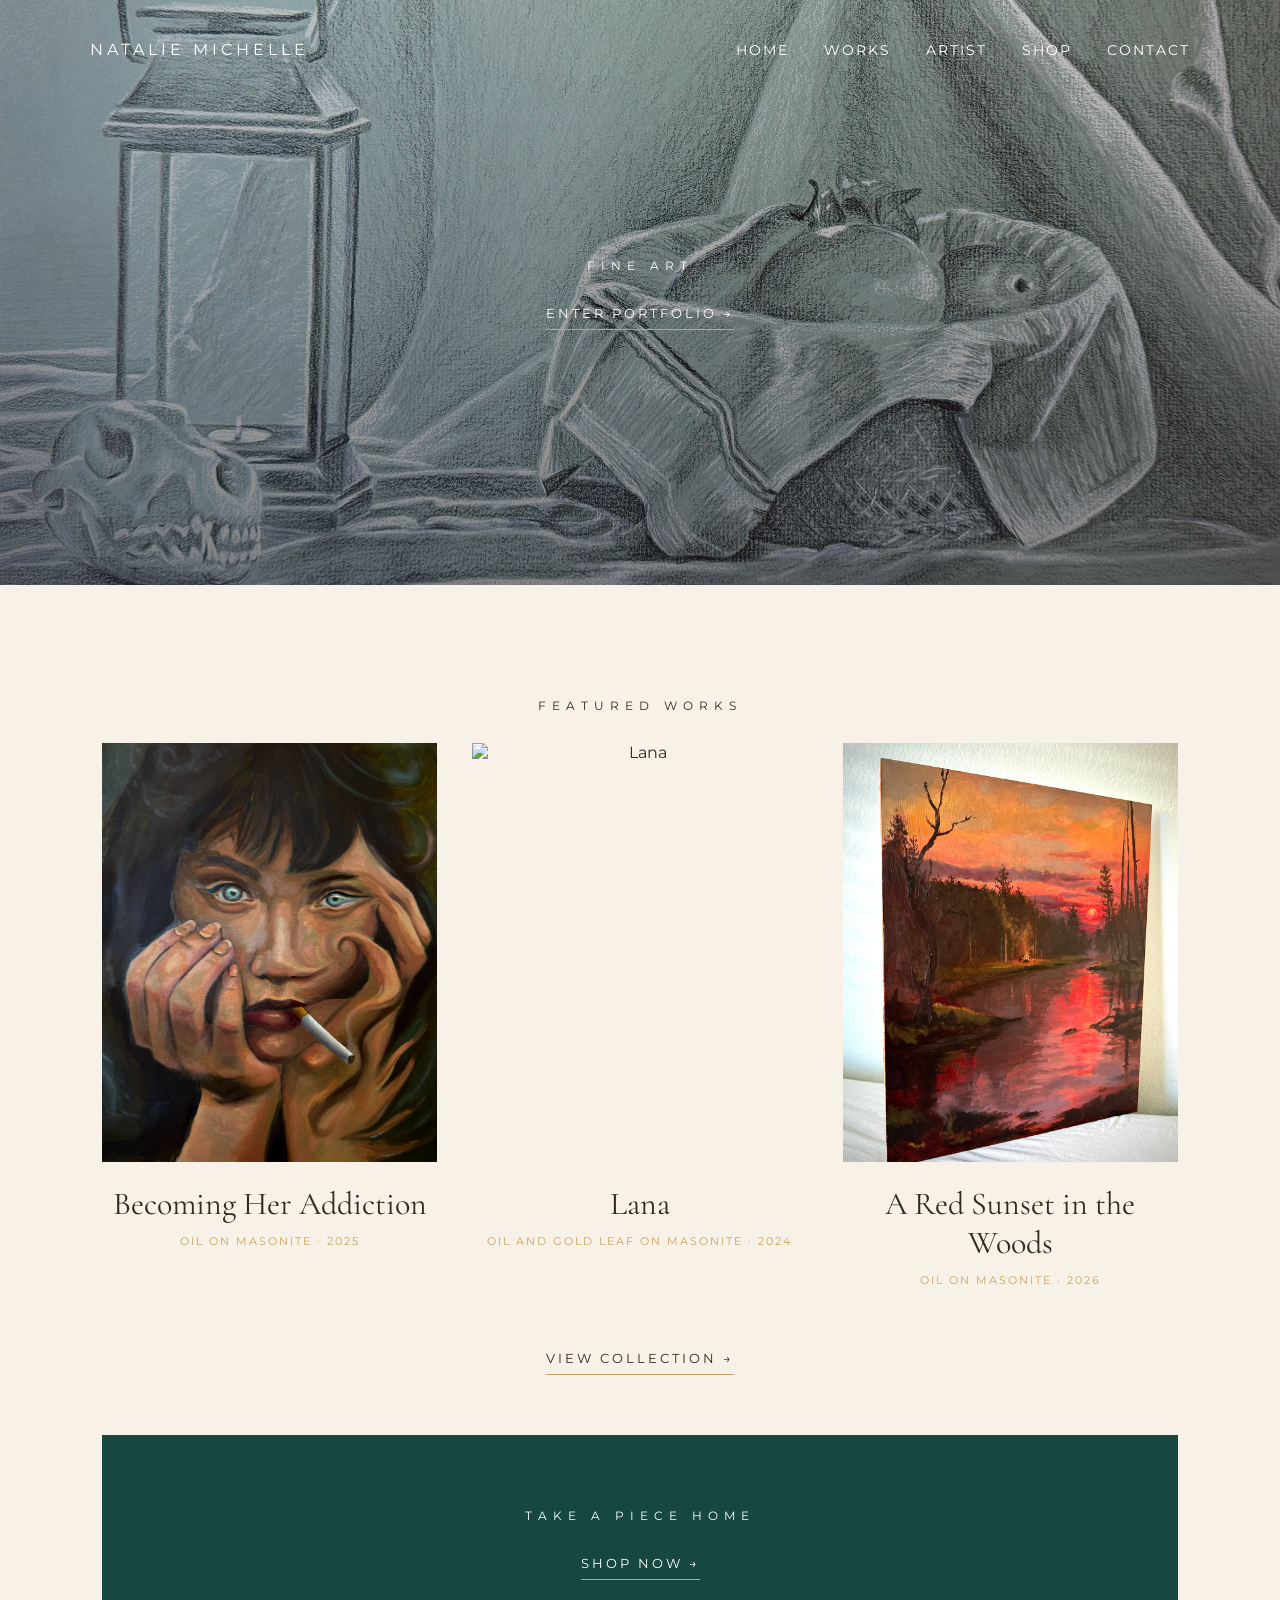
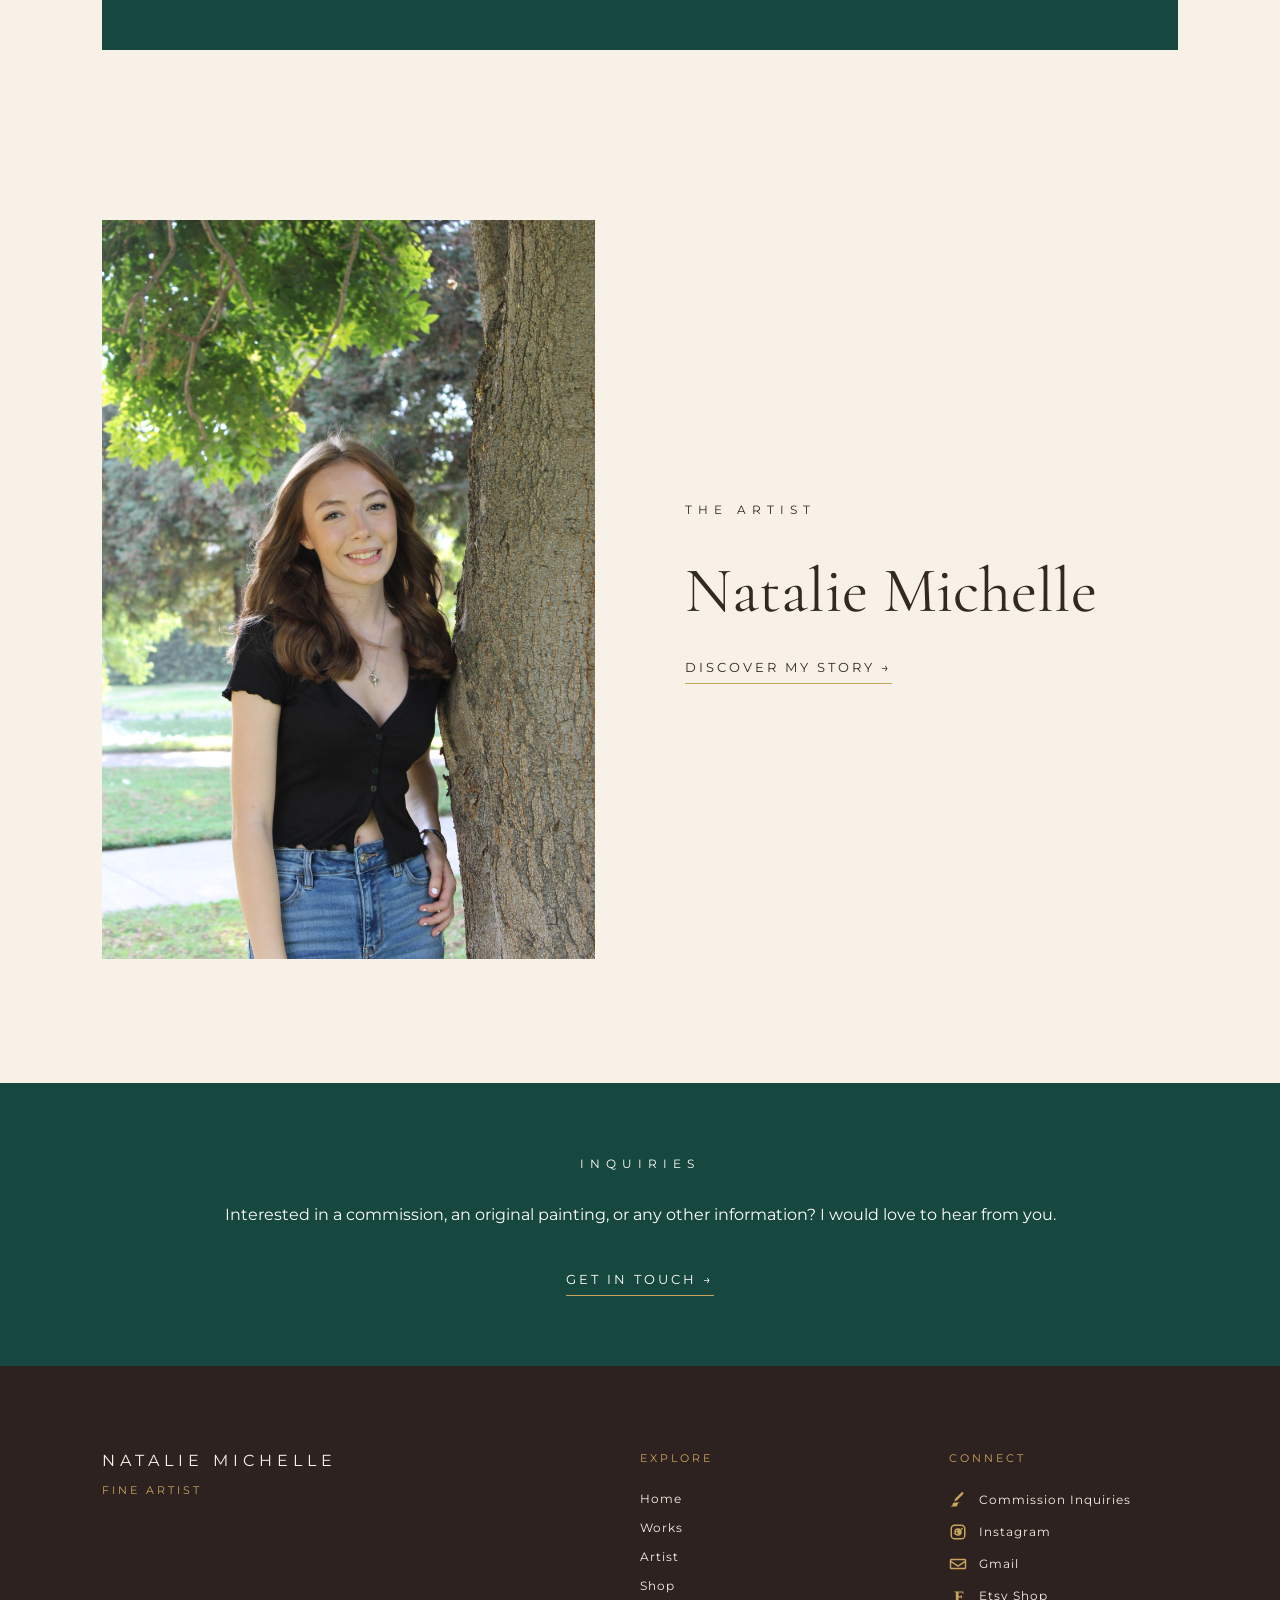
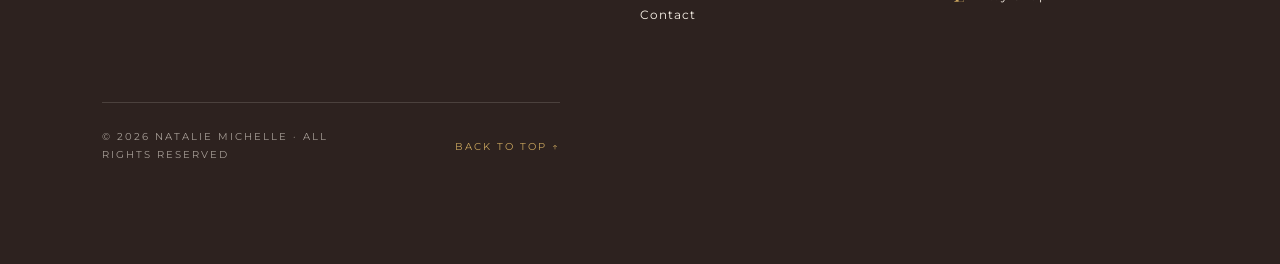
==== commit 68e51e42: "Update index.html" ====
--- a/index.html
+++ b/index.html
@@ -45,7 +45,6 @@
 
 </div>
 <a href="about.html">Artist</a>
-<a href="studio.html">Studio</a>
 <a href="shop.html">Shop</a>
 <a href="contact.html">Contact</a>
 
@@ -267,7 +266,6 @@
         <a href="index.html">Home</a>
         <a href="gallery.html">Works</a>
         <a href="about.html">Artist</a>
-        <a href="studio.html">Studio</a>
         <a href="shop.html">Shop</a>
         <a href="contact.html">Contact</a>
 
--- a/style.css
+++ b/style.css
@@ -1073,51 +1073,98 @@
     color:var(--ink);
 }
 
-
+/* =========================
+   ARTIST PAGE
+========================= */
 .artist-page {
 
 display:grid;
 
-grid-template-columns:1fr 1fr;
+grid-template-columns:.9fr 1.1fr;
 
 gap:90px;
 
-align-items:center;
-
-padding:150px 8%;
-
-}
-
+align-items:start;
+
+padding:150px 8% 130px;
+
+
+}
 
 .artist-image img {
 
+
 width:100%;
 
-}
-
+display:block;
+
+
+}
+
+.artist-text {
+
+max-width:760px;
+
+padding-top:15px;
+
+
+}
 
 .artist-text h1 {
 
 font-size:4rem;
 
-line-height:1.1;
-
-margin:30px 0;
-
-}
-
-
-.artist-text p {
-
-margin-bottom:25px;
-
-}
-
-
+line-height:1.05;
+
+margin:30px 0 45px;
+
+
+}
+
+.artist-bio {
+
+
+max-width:700px;
+
+
+}
+
+.artist-bio p {
+
+
+font-size:.88rem;
+
+line-height:1.9;
+
+margin-bottom:30px;
+
+font-weight:300;
+
+
+}
+
+.artist-bio p:last-child {
+
+
+font-family:'Cormorant Garamond', serif;
+
+font-size:1.45rem;
+
+line-height:1.5;
+
+margin-top:45px;
+
+padding-top:35px;
+
+border-top:1px solid rgba(52,40,35,.18);
+
+
+}
 
 .artist-statement {
 
-background: var(--emerald);
+
+background:var(--emerald);
 
 color:white;
 
@@ -1125,37 +1172,63 @@
 
 padding:130px 15%;
 
-}
-
+
+}
 
 .artist-statement h2 {
 
+
 font-size:3.5rem;
 
 max-width:900px;
 
 margin:30px auto;
 
-}
-
-
+
+}
 
 @media(max-width:900px){
 
 .artist-page {
 
-grid-template-columns:1fr;
+    grid-template-columns:1fr;
+
+    padding:100px 8% 90px;
+
+}
+
+
+.artist-text {
+
+    max-width:100%;
 
 }
 
 
 .artist-text h1 {
 
-font-size:2.8rem;
-
-}
-
-}
+    font-size:2.8rem;
+
+}
+
+
+.artist-bio p {
+
+    font-size:.85rem;
+
+    line-height:1.85;
+
+}
+
+
+.artist-bio p:last-child {
+
+    font-size:1.3rem;
+
+}
+
+}
+
 
 .studio-page {
 
